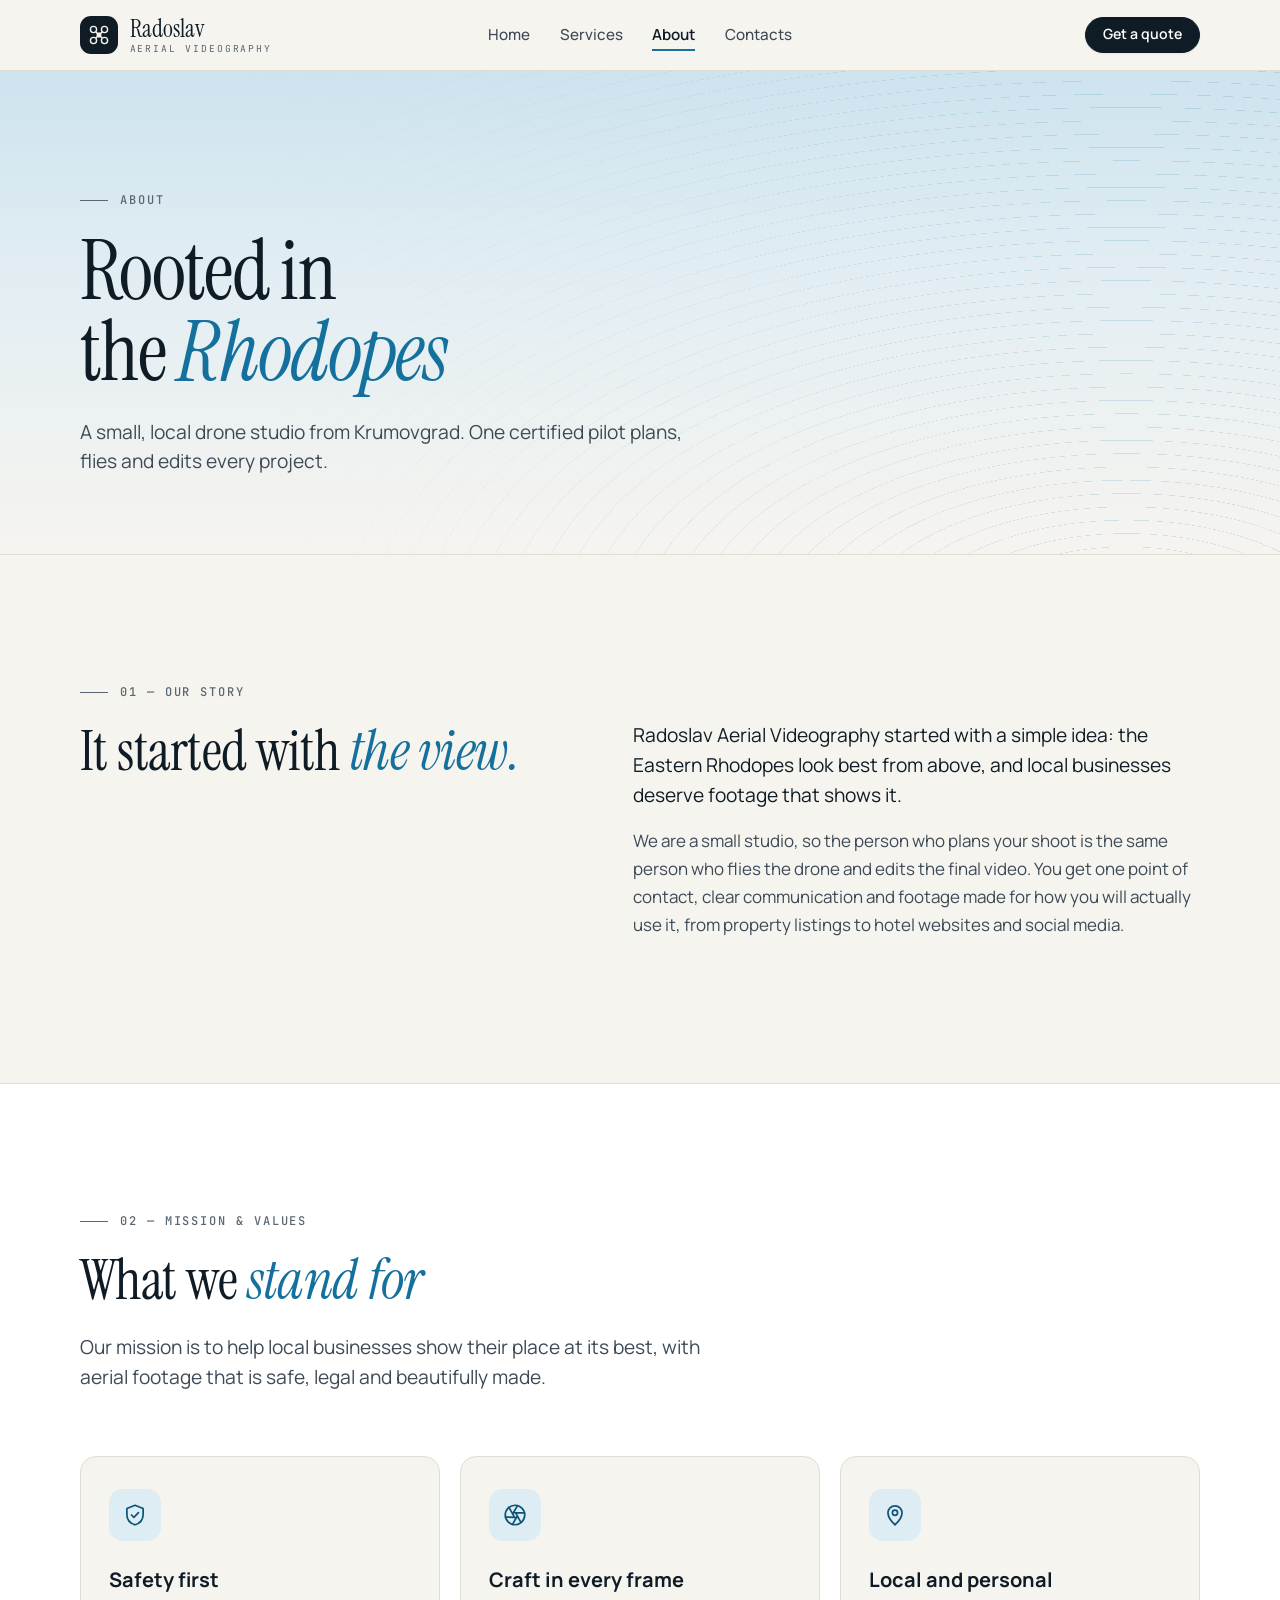
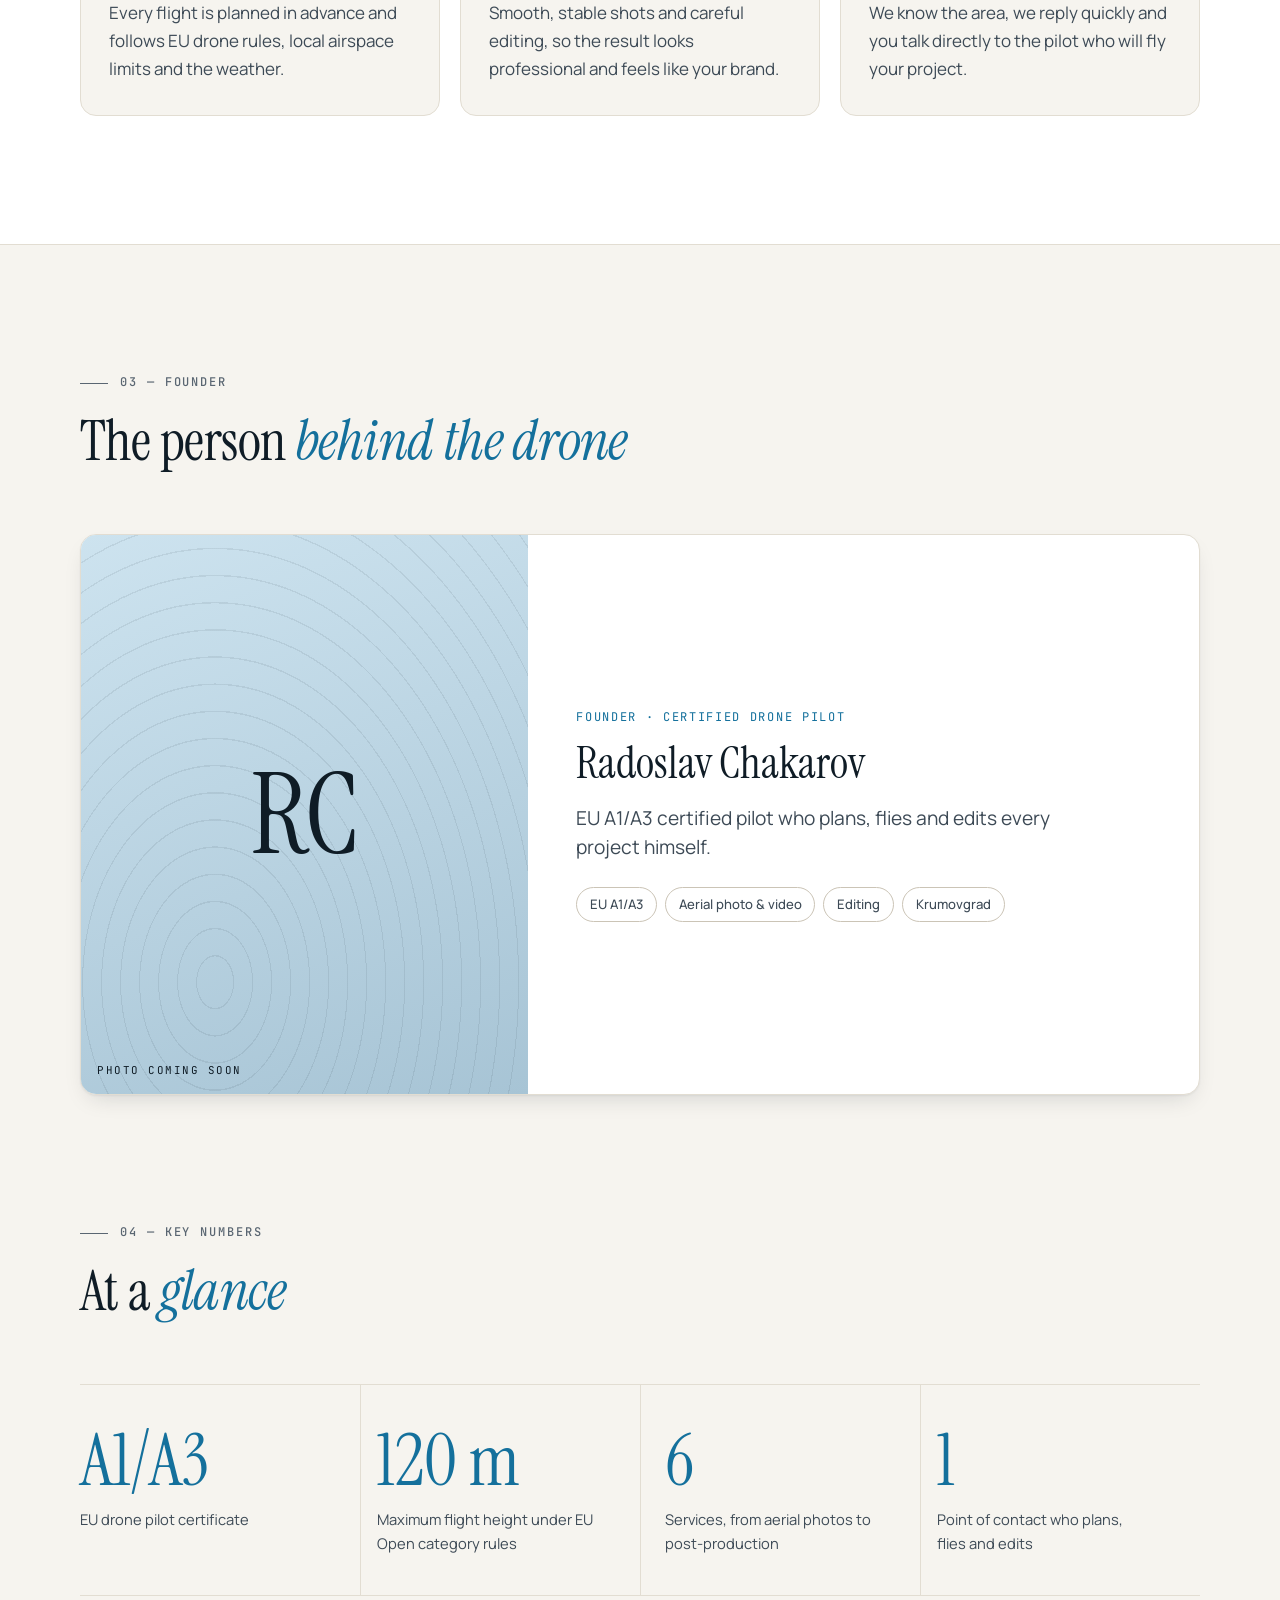
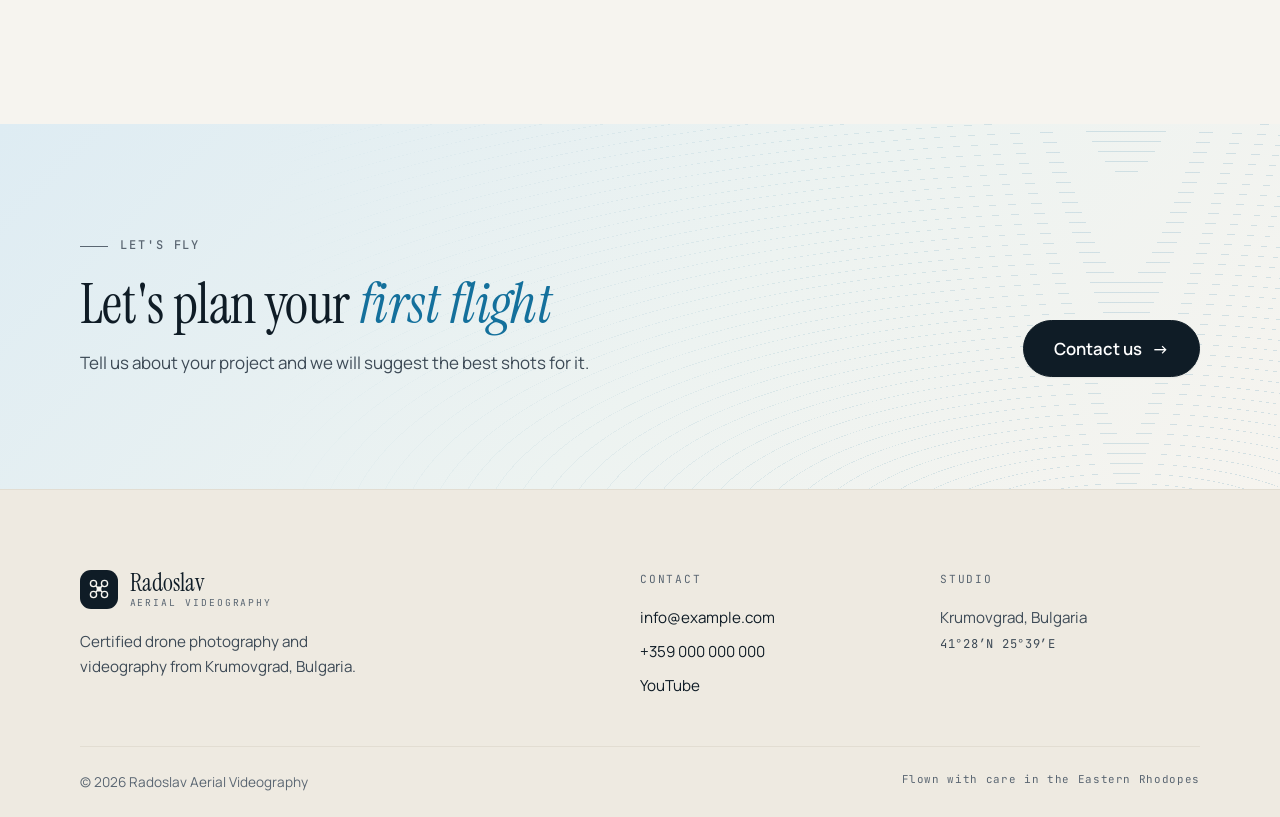
==== company-website/about.html @ 4ab3ba8d "changes to commit" ====
<!DOCTYPE html>
<html lang="en">
<head>
  <meta charset="UTF-8">
  <meta name="viewport" content="width=device-width, initial-scale=1.0">
  <meta name="description" content="About Radoslav Aerial Videography: a local drone studio in Krumovgrad with an EU A1/A3 certified pilot.">
  <meta name="theme-color" content="#f6f4ef">
  <title>About | Radoslav Aerial Videography</title>
  <link rel="icon" href="data:image/svg+xml,%3Csvg xmlns='http://www.w3.org/2000/svg' viewBox='0 0 32 32'%3E%3Crect width='32' height='32' rx='8' fill='%230f1c26'/%3E%3Cg fill='none' stroke='%23f6f4ef' stroke-width='2'%3E%3Ccircle cx='9' cy='9' r='4'/%3E%3Ccircle cx='23' cy='9' r='4'/%3E%3Ccircle cx='9' cy='23' r='4'/%3E%3Ccircle cx='23' cy='23' r='4'/%3E%3Cpath d='M12 12l8 8M20 12l-8 8'/%3E%3C/g%3E%3Crect x='13' y='13' width='6' height='6' rx='1.5' fill='%23f6f4ef'/%3E%3C/svg%3E">
  <link rel="preconnect" href="https://fonts.googleapis.com">
  <link rel="preconnect" href="https://fonts.gstatic.com" crossorigin>
  <link rel="stylesheet" href="https://fonts.googleapis.com/css2?family=Instrument+Serif:ital@0;1&family=JetBrains+Mono:wght@400;500&family=Manrope:wght@400;500;600;700&display=swap">
  <link rel="stylesheet" href="styles.css">
</head>
<body>
  <header class="site-header">
    <div class="container header-inner">
      <div class="brand">
        <span class="logo" aria-hidden="true">
          <svg viewBox="0 0 32 32" width="22" height="22" focusable="false"><g fill="none" stroke="currentColor" stroke-width="2"><circle cx="8" cy="8" r="4.5"/><circle cx="24" cy="8" r="4.5"/><circle cx="8" cy="24" r="4.5"/><circle cx="24" cy="24" r="4.5"/><path d="M11.5 11.5l9 9M20.5 11.5l-9 9"/></g><rect x="12.5" y="12.5" width="7" height="7" rx="2" fill="currentColor"/></svg>
        </span>
        <span class="brand-text">
          <span class="brand-name">Radoslav</span>
          <span class="brand-sub">Aerial Videography</span>
        </span>
      </div>
      <nav class="main-nav" aria-label="Main navigation">
        <ul>
          <li><a href="index.html">Home</a></li>
          <li><a href="services.html">Services</a></li>
          <li><a href="about.html" class="active" aria-current="page">About</a></li>
          <li><a href="contacts.html">Contacts</a></li>
        </ul>
      </nav>
      <a href="contacts.html" class="btn btn-small header-cta">Get a quote</a>
    </div>
  </header>

  <main>
    <section class="page-hero" aria-labelledby="page-title">
      <div class="container">
        <p class="eyebrow">About</p>
        <h1 id="page-title">Rooted in the <em>Rhodopes</em></h1>
        <p class="lede">A small, local drone studio from Krumovgrad. One certified pilot plans, flies and edits every project.</p>
      </div>
    </section>

    <section class="section" aria-labelledby="story-title">
      <div class="container intro-grid">
        <div class="reveal">
          <p class="section-label">01 — Our story</p>
          <h2 id="story-title" class="display">It started with <em>the view.</em></h2>
        </div>
        <div class="intro-body reveal">
          <p class="lede">Radoslav Aerial Videography started with a simple idea: the Eastern Rhodopes look best from above, and local businesses deserve footage that shows it.</p>
          <p>We are a small studio, so the person who plans your shoot is the same person who flies the drone and edits the final video. You get one point of contact, clear communication and footage made for how you will actually use it, from property listings to hotel websites and social media.</p>
        </div>
      </div>
    </section>

    <section class="values section" aria-labelledby="values-title">
      <div class="container">
        <div class="section-head reveal">
          <p class="section-label">02 — Mission &amp; values</p>
          <h2 id="values-title" class="display">What we <em>stand for</em></h2>
          <p class="lede values-mission">Our mission is to help local businesses show their place at its best, with aerial footage that is safe, legal and beautifully made.</p>
        </div>
        <ul class="value-grid">
          <li class="value reveal">
            <span class="value-icon" aria-hidden="true">
              <svg viewBox="0 0 24 24" focusable="false"><path d="M12 3 4.5 6v5.5c0 4.6 3.1 8.2 7.5 9.5 4.4-1.3 7.5-4.9 7.5-9.5V6L12 3Z"/><path d="m8.8 12 2.2 2.2 4.2-4.4"/></svg>
            </span>
            <h3>Safety first</h3>
            <p>Every flight is planned in advance and follows EU drone rules, local airspace limits and the weather.</p>
          </li>
          <li class="value reveal">
            <span class="value-icon" aria-hidden="true">
              <svg viewBox="0 0 24 24" focusable="false"><circle cx="12" cy="12" r="9"/><path d="M14.3 3.3 10 10.8M20.7 10 12 10M17.2 18.3 13 10.8M9.7 20.7 14 13.2M3.3 14l8.7.1M6.8 5.7l4.2 7.4"/></svg>
            </span>
            <h3>Craft in every frame</h3>
            <p>Smooth, stable shots and careful editing, so the result looks professional and feels like your brand.</p>
          </li>
          <li class="value reveal">
            <span class="value-icon" aria-hidden="true">
              <svg viewBox="0 0 24 24" focusable="false"><path d="M12 21s-6.5-5.6-6.5-11a6.5 6.5 0 0 1 13 0c0 5.4-6.5 11-6.5 11Z"/><circle cx="12" cy="10" r="2.4"/></svg>
            </span>
            <h3>Local and personal</h3>
            <p>We know the area, we reply quickly and you talk directly to the pilot who will fly your project.</p>
          </li>
        </ul>
      </div>
    </section>

    <section class="section" aria-labelledby="team-title">
      <div class="container">
        <div class="section-head reveal">
          <p class="section-label">03 — Founder</p>
          <h2 id="team-title" class="display">The person <em>behind the drone</em></h2>
        </div>
        <article class="person-card reveal">
          <div class="person-photo" role="img" aria-label="Photo placeholder for Radoslav Chakarov">
            <span class="person-initials" aria-hidden="true">RC</span>
            <span class="person-photo-note" aria-hidden="true">Photo coming soon</span>
          </div>
          <div class="person-body">
            <p class="person-role">Founder · Certified drone pilot</p>
            <h3 class="person-name">Radoslav Chakarov</h3>
            <p class="person-bio">EU A1/A3 certified pilot who plans, flies and edits every project himself.</p>
            <ul class="person-tags">
              <li>EU A1/A3</li>
              <li>Aerial photo &amp; video</li>
              <li>Editing</li>
              <li>Krumovgrad</li>
            </ul>
          </div>
        </article>
      </div>
    </section>

    <section class="stats-section section" aria-labelledby="stats-title">
      <div class="container">
        <div class="section-head reveal">
          <p class="section-label">04 — Key numbers</p>
          <h2 id="stats-title" class="display">At a <em>glance</em></h2>
        </div>
        <ul class="stats">
          <li class="stat reveal">
            <span class="stat-value">A1/A3</span>
            <span class="stat-label">EU drone pilot certificate</span>
          </li>
          <li class="stat reveal">
            <span class="stat-value">120 m</span>
            <span class="stat-label">Maximum flight height under EU Open category rules</span>
          </li>
          <li class="stat reveal">
            <span class="stat-value">6</span>
            <span class="stat-label">Services, from aerial photos to post-production</span>
          </li>
          <li class="stat reveal">
            <span class="stat-value">1</span>
            <span class="stat-label">Point of contact who plans, flies and edits</span>
          </li>
        </ul>
      </div>
    </section>

    <section class="cta-band" aria-labelledby="cta-title">
      <div class="container cta-inner reveal">
        <div>
          <p class="section-label">Let's fly</p>
          <h2 id="cta-title" class="display">Let's plan your <em>first flight</em></h2>
          <p class="cta-text">Tell us about your project and we will suggest the best shots for it.</p>
        </div>
        <a href="contacts.html" class="btn btn-lg">Contact us <span class="arrow" aria-hidden="true">→</span></a>
      </div>
    </section>
  </main>

  <footer class="site-footer">
    <div class="container">
      <div class="footer-grid">
        <div class="footer-brand">
          <div class="brand">
            <span class="logo" aria-hidden="true">
              <svg viewBox="0 0 32 32" width="22" height="22" focusable="false"><g fill="none" stroke="currentColor" stroke-width="2"><circle cx="8" cy="8" r="4.5"/><circle cx="24" cy="8" r="4.5"/><circle cx="8" cy="24" r="4.5"/><circle cx="24" cy="24" r="4.5"/><path d="M11.5 11.5l9 9M20.5 11.5l-9 9"/></g><rect x="12.5" y="12.5" width="7" height="7" rx="2" fill="currentColor"/></svg>
            </span>
            <span class="brand-text">
              <span class="brand-name">Radoslav</span>
              <span class="brand-sub">Aerial Videography</span>
            </span>
          </div>
          <p>Certified drone photography and videography from Krumovgrad, Bulgaria.</p>
        </div>
        <div>
          <p class="footer-title">Contact</p>
          <ul class="footer-links">
            <li><a href="mailto:info@example.com">info@example.com</a></li>
            <li><a href="tel:+359000000000">+359 000 000 000</a></li>
            <li><a href="https://www.youtube.com/" target="_blank" rel="noopener">YouTube</a></li>
          </ul>
        </div>
        <div>
          <p class="footer-title">Studio</p>
          <p>Krumovgrad, Bulgaria<br><span class="mono">41°28′N 25°39′E</span></p>
        </div>
      </div>
      <div class="footer-bottom">
        <p>&copy; 2026 Radoslav Aerial Videography</p>
        <p class="mono">Flown with care in the Eastern Rhodopes</p>
      </div>
    </div>
  </footer>
</body>
</html>
---- company-website/styles.css ----
/* ==========================================================
   Radoslav Aerial Videography — shared stylesheet
   The only stylesheet for the whole site.
   Light, editorial design with an aerial "viewfinder" theme.
   ========================================================== */

/* ---------- Design tokens ---------- */
:root {
  /* Colors */
  --paper: #f6f4ef;          /* page background */
  --paper-2: #eeeae1;        /* footer, subtle panels */
  --surface: #ffffff;        /* cards */
  --ink: #0f1c26;            /* headings, primary text */
  --ink-2: #3d4a56;          /* body text */
  --ink-3: #5a6672;          /* labels, captions */
  --line: #e2ddd2;
  --line-strong: #cbc4b6;
  --accent: #14709c;         /* sky blue */
  --accent-strong: #0c5578;
  --accent-soft: #deecf3;
  --sky-top: #cde3ef;
  --sky-mid: #e3eef3;
  --ridge-1: #c9dde8;
  --ridge-2: #a7c4d5;
  --ridge-3: #7fa3b9;
  --rec: #d43d3d;

  /* Typography */
  --font-display: "Instrument Serif", "Times New Roman", Georgia, serif;
  --font-sans: "Manrope", system-ui, -apple-system, "Segoe UI", Roboto, Arial, sans-serif;
  --font-mono: "JetBrains Mono", ui-monospace, "SFMono-Regular", Consolas, monospace;
  --fs-hero: clamp(2.75rem, 7.2vw, 5.75rem);
  --fs-display: clamp(2.1rem, 4.6vw, 3.5rem);
  --fs-lede: clamp(1.1rem, 1.5vw, 1.3rem);

  /* Spacing & layout */
  --gutter: clamp(1rem, 4vw, 2.5rem);
  --section: clamp(4.5rem, 10vw, 8rem);
  --max-width: 1200px;
  --radius: 16px;

  /* Effects */
  --shadow-sm: 0 1px 2px rgba(15, 28, 38, 0.06);
  --shadow-md: 0 1px 2px rgba(15, 28, 38, 0.05), 0 10px 24px -10px rgba(15, 28, 38, 0.18);
  --shadow-lg: 0 2px 4px rgba(15, 28, 38, 0.04), 0 28px 50px -20px rgba(15, 28, 38, 0.25);
  --ease: cubic-bezier(0.2, 0.7, 0.2, 1);
}

/* ---------- Base ---------- */
*,
*::before,
*::after {
  box-sizing: border-box;
}

html {
  -webkit-text-size-adjust: 100%;
}

body {
  margin: 0;
  font-family: var(--font-sans);
  font-size: 1.0625rem;
  line-height: 1.65;
  color: var(--ink-2);
  background: var(--paper);
  -webkit-font-smoothing: antialiased;
  text-rendering: optimizeLegibility;
}

h1,
h2,
h3 {
  color: var(--ink);
  line-height: 1.1;
  margin: 0;
  text-wrap: balance;
}

p {
  margin: 0 0 1rem;
}

a {
  color: var(--accent);
}

em {
  font-style: italic;
}

::selection {
  background: var(--accent-soft);
  color: var(--ink);
}

:focus-visible {
  outline: 2px solid var(--accent);
  outline-offset: 3px;
  border-radius: 4px;
}

.container {
  width: 100%;
  max-width: var(--max-width);
  margin: 0 auto;
  padding: 0 var(--gutter);
}

.visually-hidden {
  position: absolute;
  width: 1px;
  height: 1px;
  padding: 0;
  margin: -1px;
  overflow: hidden;
  clip: rect(0 0 0 0);
  white-space: nowrap;
  border: 0;
}

.mono {
  font-family: var(--font-mono);
  font-size: 0.8em;
  letter-spacing: 0.06em;
}

/* ---------- Shared type styles ---------- */
.eyebrow,
.section-label {
  display: flex;
  align-items: center;
  gap: 0.75rem;
  margin: 0 0 1.25rem;
  font-family: var(--font-mono);
  font-size: 0.75rem;
  font-weight: 500;
  letter-spacing: 0.16em;
  text-transform: uppercase;
  color: var(--ink-3);
}

.eyebrow::before,
.section-label::before {
  content: "";
  width: 28px;
  height: 1px;
  background: currentColor;
}

.display {
  font-family: var(--font-display);
  font-weight: 400;
  font-size: var(--fs-display);
  line-height: 1.02;
  letter-spacing: -0.01em;
}

.display em,
.hero h1 em,
.page-hero h1 em {
  color: var(--accent);
}

.lede {
  font-size: var(--fs-lede);
  line-height: 1.55;
  color: var(--ink);
}

.section {
  padding: var(--section) 0;
}

/* ---------- Header ---------- */
.site-header {
  position: sticky;
  top: 0;
  z-index: 100;
  background: rgba(246, 244, 239, 0.85);
  border-bottom: 1px solid var(--line);
  -webkit-backdrop-filter: saturate(1.4) blur(14px);
  backdrop-filter: saturate(1.4) blur(14px);
}

.header-inner {
  display: grid;
  grid-template-columns: 1fr auto;
  align-items: center;
  gap: 0.5rem 1rem;
  padding-top: 0.75rem;
  padding-bottom: 0.5rem;
}

.brand {
  display: inline-flex;
  align-items: center;
  gap: 0.7rem;
  color: var(--ink);
  text-decoration: none;
}

.logo {
  display: grid;
  place-items: center;
  flex-shrink: 0;
  width: 2.4rem;
  height: 2.4rem;
  border-radius: 11px;
  background: var(--ink);
  color: var(--paper);
}

.brand-text {
  display: flex;
  flex-direction: column;
  line-height: 1;
}

.brand-name {
  font-family: var(--font-display);
  font-size: 1.5rem;
  color: var(--ink);
}

.brand-sub {
  margin-top: 0.2rem;
  font-family: var(--font-mono);
  font-size: 0.6rem;
  letter-spacing: 0.2em;
  text-transform: uppercase;
  color: var(--ink-3);
}

.header-cta {
  grid-column: 2;
  grid-row: 1;
}

/* ---------- Navigation ---------- */
.main-nav {
  grid-column: 1 / -1;
  grid-row: 2;
  margin: 0 calc(var(--gutter) * -1);
  padding: 0 var(--gutter);
  overflow-x: auto;
  scrollbar-width: none;
}

.main-nav::-webkit-scrollbar {
  display: none;
}

.main-nav ul {
  list-style: none;
  margin: 0;
  padding: 0;
  display: flex;
  gap: 0.25rem;
}

.main-nav a {
  position: relative;
  display: block;
  padding: 0.5rem 0.8rem;
  font-size: 0.95rem;
  font-weight: 500;
  color: var(--ink-2);
  text-decoration: none;
  white-space: nowrap;
  transition: color 0.2s ease;
}

.main-nav a::after {
  content: "";
  position: absolute;
  left: 0.8rem;
  right: 0.8rem;
  bottom: 0.3rem;
  height: 1.5px;
  background: var(--accent);
  transform: scaleX(0);
  transform-origin: left;
  transition: transform 0.35s var(--ease);
}

.main-nav li:first-child a {
  margin-left: -0.8rem;
}

.main-nav a:hover {
  color: var(--ink);
}

.main-nav a:hover::after,
.main-nav a.active::after {
  transform: scaleX(1);
}

.main-nav a.active {
  color: var(--ink);
  font-weight: 600;
}

@media (min-width: 900px) {
  .header-inner {
    grid-template-columns: 1fr auto 1fr;
    padding-top: 0.9rem;
    padding-bottom: 0.9rem;
  }

  .main-nav {
    grid-column: 2;
    grid-row: 1;
    margin: 0;
    padding: 0;
  }

  .main-nav li:first-child a {
    margin-left: 0;
  }

  .header-cta {
    grid-column: 3;
    justify-self: end;
  }
}

/* ---------- Buttons & links ---------- */
.btn {
  display: inline-flex;
  align-items: center;
  gap: 0.6rem;
  padding: 0.9rem 1.5rem;
  border: 1px solid var(--ink);
  border-radius: 999px;
  background: var(--ink);
  color: #ffffff;
  font-family: var(--font-sans);
  font-size: 0.98rem;
  font-weight: 600;
  line-height: 1.2;
  text-decoration: none;
  box-shadow: var(--shadow-sm);
  transition: background 0.25s ease, border-color 0.25s ease, color 0.25s ease,
              transform 0.25s var(--ease), box-shadow 0.25s ease;
}

.btn:hover {
  background: var(--accent-strong);
  border-color: var(--accent-strong);
  transform: translateY(-2px);
  box-shadow: var(--shadow-md);
}

.btn-ghost {
  background: transparent;
  color: var(--ink);
  border-color: var(--line-strong);
  box-shadow: none;
}

.btn-ghost:hover {
  background: var(--surface);
  border-color: var(--ink);
  color: var(--ink);
}

.btn-small {
  padding: 0.55rem 1.05rem;
  font-size: 0.88rem;
}

.btn-lg {
  padding: 1.1rem 1.9rem;
  font-size: 1.05rem;
}

.arrow {
  display: inline-block;
  transition: transform 0.3s var(--ease);
}

.btn:hover .arrow,
.link-arrow:hover .arrow,
.card-link:hover .arrow {
  transform: translateX(4px);
}

.link-arrow {
  display: inline-flex;
  align-items: center;
  gap: 0.5rem;
  margin-top: 0.75rem;
  padding-bottom: 0.3rem;
  border-bottom: 1px solid var(--line-strong);
  color: var(--ink);
  font-weight: 600;
  text-decoration: none;
  transition: color 0.2s ease, border-color 0.2s ease;
}

.link-arrow:hover {
  color: var(--accent);
  border-color: var(--accent);
}

/* ---------- Hero ---------- */
.hero {
  position: relative;
  isolation: isolate;
  overflow: hidden;
  min-height: clamp(600px, calc(100vh - 70px), 900px);
  padding: clamp(3.5rem, 9vh, 6.5rem) 0 clamp(10rem, 24vh, 15rem);
  background: linear-gradient(180deg, var(--sky-top) 0%, var(--sky-mid) 48%, var(--paper) 100%);
}

.hero-sky {
  position: absolute;
  inset: 0;
  z-index: -1;
  pointer-events: none;
}

.sun {
  position: absolute;
  top: -20%;
  right: -10%;
  width: min(70vw, 700px);
  aspect-ratio: 1;
  border-radius: 50%;
  background: radial-gradient(circle, rgba(255, 248, 230, 0.95) 0%, rgba(255, 248, 230, 0.5) 35%, rgba(255, 248, 230, 0) 70%);
}

.ridges {
  position: absolute;
  left: 0;
  right: 0;
  bottom: 0;
  width: 100%;
  height: clamp(200px, 42vh, 420px);
}

.ridge-1 { fill: var(--ridge-1); }
.ridge-2 { fill: var(--ridge-2); }
.ridge-3 { fill: var(--ridge-3); }
.ridge-4 { fill: var(--paper); }

.drone {
  position: absolute;
  top: 22%;
  right: 13%;
  width: clamp(64px, 7vw, 100px);
  color: var(--ink);
}

.drone-light {
  fill: var(--rec);
}

.hero-content {
  position: relative;
  z-index: 1;
}

.hero h1 {
  max-width: 15ch;
  font-family: var(--font-display);
  font-weight: 400;
  font-size: var(--fs-hero);
  line-height: 0.98;
  letter-spacing: -0.02em;
}

.tagline {
  max-width: 46ch;
  margin-top: 1.5rem;
  font-size: var(--fs-lede);
  line-height: 1.55;
  color: var(--ink-2);
}

.hero-actions {
  display: flex;
  flex-wrap: wrap;
  gap: 0.75rem;
  margin-top: 2.25rem;
}

/* Camera viewfinder overlay */
.viewfinder {
  --c: rgba(15, 28, 38, 0.4);
  --len: clamp(18px, 3vw, 34px);
  position: absolute;
  inset: clamp(0.75rem, 2.5vw, 1.75rem);
  z-index: 0;
  pointer-events: none;
  background:
    linear-gradient(var(--c), var(--c)) top left / var(--len) 1.5px no-repeat,
    linear-gradient(var(--c), var(--c)) top left / 1.5px var(--len) no-repeat,
    linear-gradient(var(--c), var(--c)) top right / var(--len) 1.5px no-repeat,
    linear-gradient(var(--c), var(--c)) top right / 1.5px var(--len) no-repeat,
    linear-gradient(var(--c), var(--c)) bottom left / var(--len) 1.5px no-repeat,
    linear-gradient(var(--c), var(--c)) bottom left / 1.5px var(--len) no-repeat,
    linear-gradient(var(--c), var(--c)) bottom right / var(--len) 1.5px no-repeat,
    linear-gradient(var(--c), var(--c)) bottom right / 1.5px var(--len) no-repeat;
}

.hud {
  position: absolute;
  display: inline-flex;
  align-items: center;
  gap: 0.5rem;
  font-family: var(--font-mono);
  font-size: 0.68rem;
  font-weight: 500;
  letter-spacing: 0.14em;
  text-transform: uppercase;
  color: var(--ink-2);
}

.hud-tl { top: 0.9rem; left: 1.2rem; }
.hud-tr { top: 0.9rem; right: 1.2rem; }
.hud-bl { bottom: 0.9rem; left: 1.2rem; }
.hud-br { bottom: 0.9rem; right: 1.2rem; }

.rec-dot {
  width: 8px;
  height: 8px;
  border-radius: 50%;
  background: var(--rec);
}

.crosshair {
  position: absolute;
  top: 44%;
  left: 74%;
  width: 34px;
  height: 34px;
  transform: translate(-50%, -50%);
  opacity: 0.45;
  background:
    linear-gradient(var(--c), var(--c)) center / 100% 1px no-repeat,
    linear-gradient(var(--c), var(--c)) center / 1px 100% no-repeat;
}

@media (max-width: 720px) {
  .drone,
  .crosshair,
  .hud-br {
    display: none;
  }
}

/* ---------- Trust strip ---------- */
.trust {
  border-bottom: 1px solid var(--line);
}

.trust-list {
  list-style: none;
  margin: 0;
  padding: 0;
  display: grid;
  grid-template-columns: repeat(2, 1fr);
}

.trust-list li {
  display: flex;
  flex-direction: column;
  gap: 0.3rem;
  padding: 1.5rem 0 1.5rem 1rem;
}

/* Mobile: 2 x 2 grid with dividers */
@media (max-width: 859px) {
  .trust-list li:nth-child(odd) {
    padding-left: 0;
    padding-right: 1rem;
    border-right: 1px solid var(--line);
  }

  .trust-list li:nth-child(-n + 2) {
    border-bottom: 1px solid var(--line);
  }
}

.trust-k {
  font-family: var(--font-display);
  font-size: clamp(1.35rem, 2.4vw, 1.75rem);
  line-height: 1.1;
  color: var(--ink);
}

.trust-v {
  font-size: 0.88rem;
  color: var(--ink-3);
}

@media (min-width: 860px) {
  .trust-list {
    grid-template-columns: repeat(4, 1fr);
  }

  .trust-list li {
    padding: 2rem 1.75rem;
  }

  .trust-list li:first-child {
    padding-left: 0;
  }

  .trust-list li + li {
    border-left: 1px solid var(--line);
  }
}

/* ---------- Intro ---------- */
.intro-grid {
  display: grid;
  gap: 2rem;
}

.intro-body p:not(.lede) {
  color: var(--ink-2);
}

@media (min-width: 900px) {
  .intro-grid {
    grid-template-columns: 5fr 6fr;
    gap: 5rem;
    align-items: start;
  }

  .intro-body {
    padding-top: 2.4rem;
  }
}

/* ---------- Process ---------- */
.process {
  background: var(--surface);
  border-top: 1px solid var(--line);
  border-bottom: 1px solid var(--line);
}

.section-head {
  max-width: 40rem;
  margin-bottom: clamp(2.5rem, 5vw, 4rem);
}

.steps {
  list-style: none;
  margin: 0;
  padding: 0;
  display: grid;
  gap: 1rem;
}

.step {
  padding: 2rem 1.75rem;
  background: var(--paper);
  border: 1px solid var(--line);
  border-radius: var(--radius);
  transition: transform 0.35s var(--ease), box-shadow 0.35s ease;
}

.step:hover {
  transform: translateY(-4px);
  box-shadow: var(--shadow-md);
}

.step-num {
  display: block;
  margin-bottom: 2rem;
  font-family: var(--font-display);
  font-style: italic;
  font-size: 3.5rem;
  line-height: 1;
  color: var(--accent);
}

.step h3 {
  margin-bottom: 0.5rem;
  font-size: 1.25rem;
  font-weight: 700;
}

.step p {
  margin: 0;
  color: var(--ink-2);
}

@media (min-width: 760px) {
  .steps {
    grid-template-columns: repeat(3, 1fr);
    gap: 1.25rem;
  }
}

/* ---------- Call-to-action band ---------- */
.cta-band {
  position: relative;
  overflow: hidden;
  padding: clamp(4rem, 9vw, 7rem) 0;
  background: linear-gradient(135deg, var(--accent-soft) 0%, #edf3f1 55%, var(--paper) 100%);
}

/* Topographic contour lines */
.cta-band::before,
.page-hero::before {
  content: "";
  position: absolute;
  inset: 0;
  pointer-events: none;
  background: repeating-radial-gradient(ellipse at 88% 115%, transparent 0 26px, rgba(20, 112, 156, 0.15) 26px 27px);
  -webkit-mask-image: linear-gradient(to left, #000 15%, transparent 80%);
  mask-image: linear-gradient(to left, #000 15%, transparent 80%);
}

.cta-inner {
  position: relative;
  display: flex;
  flex-direction: column;
  align-items: flex-start;
  gap: 2rem;
}

.cta-text {
  margin: 1rem 0 0;
  color: var(--ink-2);
}

@media (min-width: 860px) {
  .cta-inner {
    flex-direction: row;
    align-items: flex-end;
    justify-content: space-between;
  }
}

/* ---------- Page hero (inner pages) ---------- */
.page-hero {
  position: relative;
  overflow: hidden;
  padding: clamp(4rem, 10vw, 7.5rem) 0 clamp(3rem, 6vw, 5rem);
  background: linear-gradient(180deg, var(--sky-top) 0%, var(--sky-mid) 45%, var(--paper) 100%);
  border-bottom: 1px solid var(--line);
}

.page-hero .container {
  position: relative;
}

.page-hero h1 {
  max-width: 14ch;
  font-family: var(--font-display);
  font-weight: 400;
  font-size: clamp(2.75rem, 6.5vw, 5.25rem);
  line-height: 0.98;
  letter-spacing: -0.02em;
}

.page-hero .lede {
  max-width: 52ch;
  margin: 1.5rem 0 0;
  color: var(--ink-2);
}

/* ---------- Service cards ---------- */
.services {
  padding: clamp(3rem, 7vw, 6rem) 0 var(--section);
}

.card-grid {
  list-style: none;
  margin: 0;
  padding: 0;
  display: grid;
  grid-template-columns: 1fr;               /* mobile: 1 column */
  gap: 1.25rem;
}

@media (min-width: 640px) {
  .card-grid { grid-template-columns: repeat(2, 1fr); }
}

@media (min-width: 980px) {
  .card-grid { grid-template-columns: repeat(3, 1fr); }
}

.card {
  position: relative;
  display: flex;
  flex-direction: column;
  padding: 1.75rem;
  background: var(--surface);
  border: 1px solid var(--line);
  border-radius: var(--radius);
  box-shadow: var(--shadow-sm);
  transition: transform 0.4s var(--ease), box-shadow 0.4s ease, border-color 0.4s ease;
}

.card::before {
  content: "";
  position: absolute;
  top: -1px;
  left: -1px;
  right: -1px;
  height: 3px;
  border-radius: var(--radius) var(--radius) 0 0;
  background: linear-gradient(90deg, var(--accent), #7cc3e3);
  transform: scaleX(0);
  transform-origin: left;
  transition: transform 0.5s var(--ease);
}

.card:hover {
  transform: translateY(-5px);
  border-color: transparent;
  box-shadow: var(--shadow-lg);
}

.card:hover::before {
  transform: scaleX(1);
}

.card-top {
  display: flex;
  justify-content: space-between;
  align-items: flex-start;
  margin-bottom: 2.25rem;
}

.card-icon {
  display: grid;
  place-items: center;
  width: 3.25rem;
  height: 3.25rem;
  border-radius: 14px;
  background: var(--accent-soft);
  color: var(--accent-strong);
  transition: background 0.3s ease, color 0.3s ease;
}

.card:hover .card-icon {
  background: var(--ink);
  color: #ffffff;
}

.card-num {
  font-family: var(--font-mono);
  font-size: 0.75rem;
  letter-spacing: 0.14em;
  color: var(--ink-3);
}

.card-title {
  margin-bottom: 0.7rem;
  font-family: var(--font-display);
  font-weight: 400;
  font-size: 1.8rem;
  line-height: 1.08;
}

.card p {
  flex: 1;
  margin: 0 0 1.5rem;
  color: var(--ink-2);
}

.card-link {
  display: inline-flex;
  align-items: center;
  gap: 0.4rem;
  margin-top: auto;
  color: var(--ink);
  font-size: 0.92rem;
  font-weight: 600;
  text-decoration: none;
  transition: color 0.2s ease;
}

.card-link:hover {
  color: var(--accent);
}

/* ---------- About: values ---------- */
.values {
  background: var(--surface);
  border-top: 1px solid var(--line);
  border-bottom: 1px solid var(--line);
}

.values-mission {
  margin: 1.5rem 0 0;
  color: var(--ink-2);
}

.value-grid {
  list-style: none;
  margin: 0;
  padding: 0;
  display: grid;
  gap: 1rem;
}

@media (min-width: 760px) {
  .value-grid {
    grid-template-columns: repeat(3, 1fr);   /* 3 in a row */
    gap: 1.25rem;
  }
}

.value {
  padding: 2rem 1.75rem;
  background: var(--paper);
  border: 1px solid var(--line);
  border-radius: var(--radius);
  transition: transform 0.35s var(--ease), box-shadow 0.35s ease;
}

.value:hover {
  transform: translateY(-4px);
  box-shadow: var(--shadow-md);
}

.value-icon {
  display: grid;
  place-items: center;
  width: 3.25rem;
  height: 3.25rem;
  margin-bottom: 1.75rem;
  border-radius: 14px;
  background: var(--accent-soft);
  color: var(--accent-strong);
}

.value-icon svg,
.card-icon svg {
  width: 26px;
  height: 26px;
  fill: none;
  stroke: currentColor;
  stroke-width: 1.6;
  stroke-linecap: round;
  stroke-linejoin: round;
}

.value h3 {
  margin-bottom: 0.5rem;
  font-size: 1.25rem;
  font-weight: 700;
}

.value p {
  margin: 0;
  color: var(--ink-2);
}

/* ---------- About: founder card ---------- */
.person-card {
  display: grid;
  overflow: hidden;
  background: var(--surface);
  border: 1px solid var(--line);
  border-radius: var(--radius);
  box-shadow: var(--shadow-md);
}

.person-photo {
  position: relative;
  display: grid;
  place-items: center;
  aspect-ratio: 4 / 3;
  overflow: hidden;
  background: linear-gradient(160deg, var(--sky-top) 0%, var(--ridge-2) 100%);
}

/* Contour lines on the photo placeholder */
.person-photo::before {
  content: "";
  position: absolute;
  inset: 0;
  background: repeating-radial-gradient(ellipse at 30% 80%, transparent 0 18px, rgba(15, 28, 38, 0.08) 18px 19px);
}

.person-initials {
  position: relative;
  font-family: var(--font-display);
  font-size: clamp(4.5rem, 10vw, 7rem);
  line-height: 1;
  color: var(--ink);
}

.person-photo-note {
  position: absolute;
  left: 1rem;
  bottom: 0.9rem;
  font-family: var(--font-mono);
  font-size: 0.68rem;
  letter-spacing: 0.14em;
  text-transform: uppercase;
  color: var(--ink);
}

.person-body {
  padding: clamp(1.75rem, 4vw, 3rem);
  align-self: center;
}

.person-role {
  margin-bottom: 0.75rem;
  font-family: var(--font-mono);
  font-size: 0.75rem;
  letter-spacing: 0.14em;
  text-transform: uppercase;
  color: var(--accent);
}

.person-name {
  margin-bottom: 1rem;
  font-family: var(--font-display);
  font-weight: 400;
  font-size: clamp(2rem, 4vw, 2.75rem);
}

.person-bio {
  max-width: 44ch;
  font-size: var(--fs-lede);
  line-height: 1.55;
  color: var(--ink-2);
}

.person-tags {
  list-style: none;
  margin: 1.5rem 0 0;
  padding: 0;
  display: flex;
  flex-wrap: wrap;
  gap: 0.5rem;
}

.person-tags li {
  padding: 0.35rem 0.8rem;
  border: 1px solid var(--line-strong);
  border-radius: 999px;
  font-size: 0.82rem;
  font-weight: 500;
  color: var(--ink-2);
}

@media (min-width: 760px) {
  .person-card {
    grid-template-columns: minmax(260px, 2fr) 3fr;
  }

  .person-photo {
    aspect-ratio: 4 / 5;
  }
}

/* ---------- About: key numbers ---------- */
.stats-section {
  padding-top: 0;
}

.stats {
  list-style: none;
  margin: 0;
  padding: 0;
  display: grid;
  grid-template-columns: repeat(2, 1fr);
  border-top: 1px solid var(--line);
}

.stat {
  display: flex;
  flex-direction: column;
  gap: 0.6rem;
  padding: 2rem 1rem 2rem 0;
  border-bottom: 1px solid var(--line);
}

.stat:nth-child(even) {
  padding-left: 1rem;
  border-left: 1px solid var(--line);
}

.stat-value {
  font-family: var(--font-display);
  font-size: clamp(2.75rem, 6vw, 4.5rem);
  line-height: 1;
  color: var(--accent);
}

.stat-label {
  max-width: 24ch;
  font-size: 0.92rem;
  color: var(--ink-2);
}

@media (min-width: 860px) {
  .stats {
    grid-template-columns: repeat(4, 1fr);
  }

  .stat {
    padding: 2.5rem 1.5rem;
  }

  .stat:first-child {
    padding-left: 0;
  }

  .stat + .stat {
    border-left: 1px solid var(--line);
  }
}

/* ---------- Footer ---------- */
.site-footer {
  padding-top: clamp(3.5rem, 7vw, 5rem);
  background: var(--paper-2);
  border-top: 1px solid var(--line);
  font-size: 0.95rem;
  color: var(--ink-2);
}

.footer-grid {
  display: grid;
  gap: 2.5rem;
  padding-bottom: 3rem;
}

.footer-brand p {
  max-width: 34ch;
  margin: 1.25rem 0 0;
}

.footer-title {
  margin-bottom: 1rem;
  font-family: var(--font-mono);
  font-size: 0.7rem;
  letter-spacing: 0.16em;
  text-transform: uppercase;
  color: var(--ink-3);
}

.footer-links {
  list-style: none;
  margin: 0;
  padding: 0;
  display: grid;
  gap: 0.55rem;
}

.footer-links a {
  color: var(--ink);
  text-decoration: none;
  background: linear-gradient(currentColor, currentColor) 0 100% / 0 1px no-repeat;
  transition: background-size 0.3s var(--ease);
}

.footer-links a:hover {
  background-size: 100% 1px;
}

.footer-bottom {
  display: flex;
  flex-wrap: wrap;
  justify-content: space-between;
  gap: 0.5rem 2rem;
  padding: 1.5rem 0;
  border-top: 1px solid var(--line);
  font-size: 0.85rem;
  color: var(--ink-3);
}

.footer-bottom p {
  margin: 0;
}

@media (min-width: 760px) {
  .footer-grid {
    grid-template-columns: 2fr 1fr 1fr;
  }
}

/* ==========================================================
   Motion — only for people who have not asked for less of it
   ========================================================== */
@media (prefers-reduced-motion: no-preference) {
  /* Page load */
  .hero-content > *,
  .page-hero .container > * {
    animation: rise 0.9s var(--ease) both;
  }

  .hero-content > :nth-child(2),
  .page-hero .container > :nth-child(2) { animation-delay: 0.1s; }
  .hero-content > :nth-child(3),
  .page-hero .container > :nth-child(3) { animation-delay: 0.2s; }
  .hero-content > :nth-child(4) { animation-delay: 0.3s; }

  /* Drone hovering, rotors spinning, lights blinking */
  .drone {
    animation: hover 5s ease-in-out infinite;
  }

  .drone .blade {
    transform-box: fill-box;
    transform-origin: center;
    animation: spin 0.12s linear infinite alternate;
  }

  .drone-light,
  .rec-dot {
    animation: blink 1.4s ease-in-out infinite;
  }

  /* Header shadow and hero parallax, driven by scrolling (CSS only) */
  @supports (animation-timeline: scroll()) {
    .site-header {
      animation: header-elevate linear both;
      animation-timeline: scroll(root);
      animation-range: 0 140px;
    }

    .ridge-1,
    .ridge-2,
    .ridge-3,
    .sun {
      animation-timing-function: linear;
      animation-fill-mode: both;
      animation-timeline: scroll(root);
      animation-range: 0 100vh;
    }

    .ridge-1 { animation-name: drift-far; }
    .ridge-2 { animation-name: drift-mid; }
    .ridge-3 { animation-name: drift-near; }
    .sun     { animation-name: drift-sun; }
  }

  /* Sections fade in as they scroll into view */
  @supports (animation-timeline: view()) {
    .reveal {
      animation: reveal linear both;
      animation-timeline: view();
      animation-range: entry 5% cover 30%;
    }
  }
}

@keyframes rise {
  from { opacity: 0; transform: translateY(18px); }
  to   { opacity: 1; transform: none; }
}

@keyframes reveal {
  from { opacity: 0; transform: translateY(28px); }
  to   { opacity: 1; transform: none; }
}

@keyframes hover {
  0%, 100% { transform: translate(0, 0) rotate(-1.5deg); }
  50%      { transform: translate(-12px, -14px) rotate(1.5deg); }
}

@keyframes spin {
  to { transform: scaleX(0.2); }
}

@keyframes blink {
  0%, 100% { opacity: 1; }
  50%      { opacity: 0.2; }
}

@keyframes header-elevate {
  to { box-shadow: 0 12px 30px -20px rgba(15, 28, 38, 0.45); }
}

@keyframes drift-far  { to { transform: translateY(70px); } }
@keyframes drift-mid  { to { transform: translateY(45px); } }
@keyframes drift-near { to { transform: translateY(22px); } }
@keyframes drift-sun  { to { transform: translateY(140px); } }
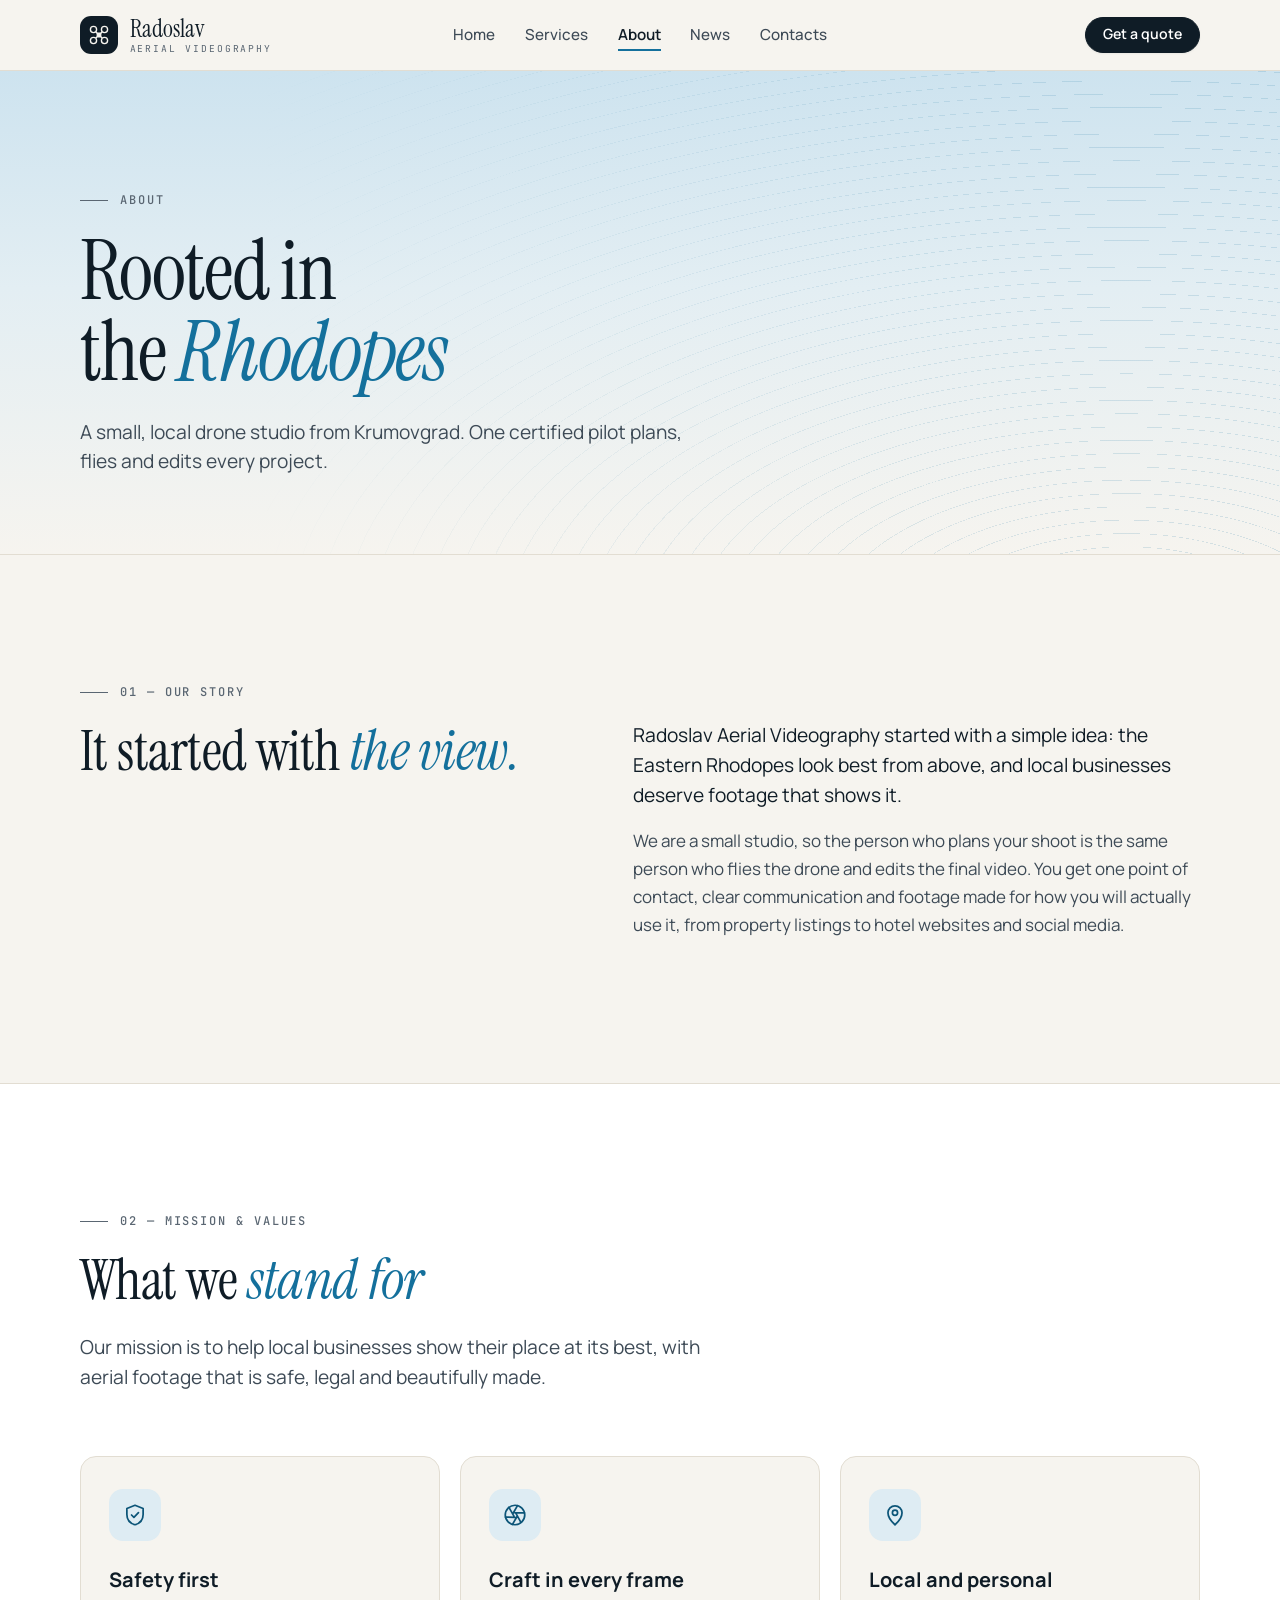
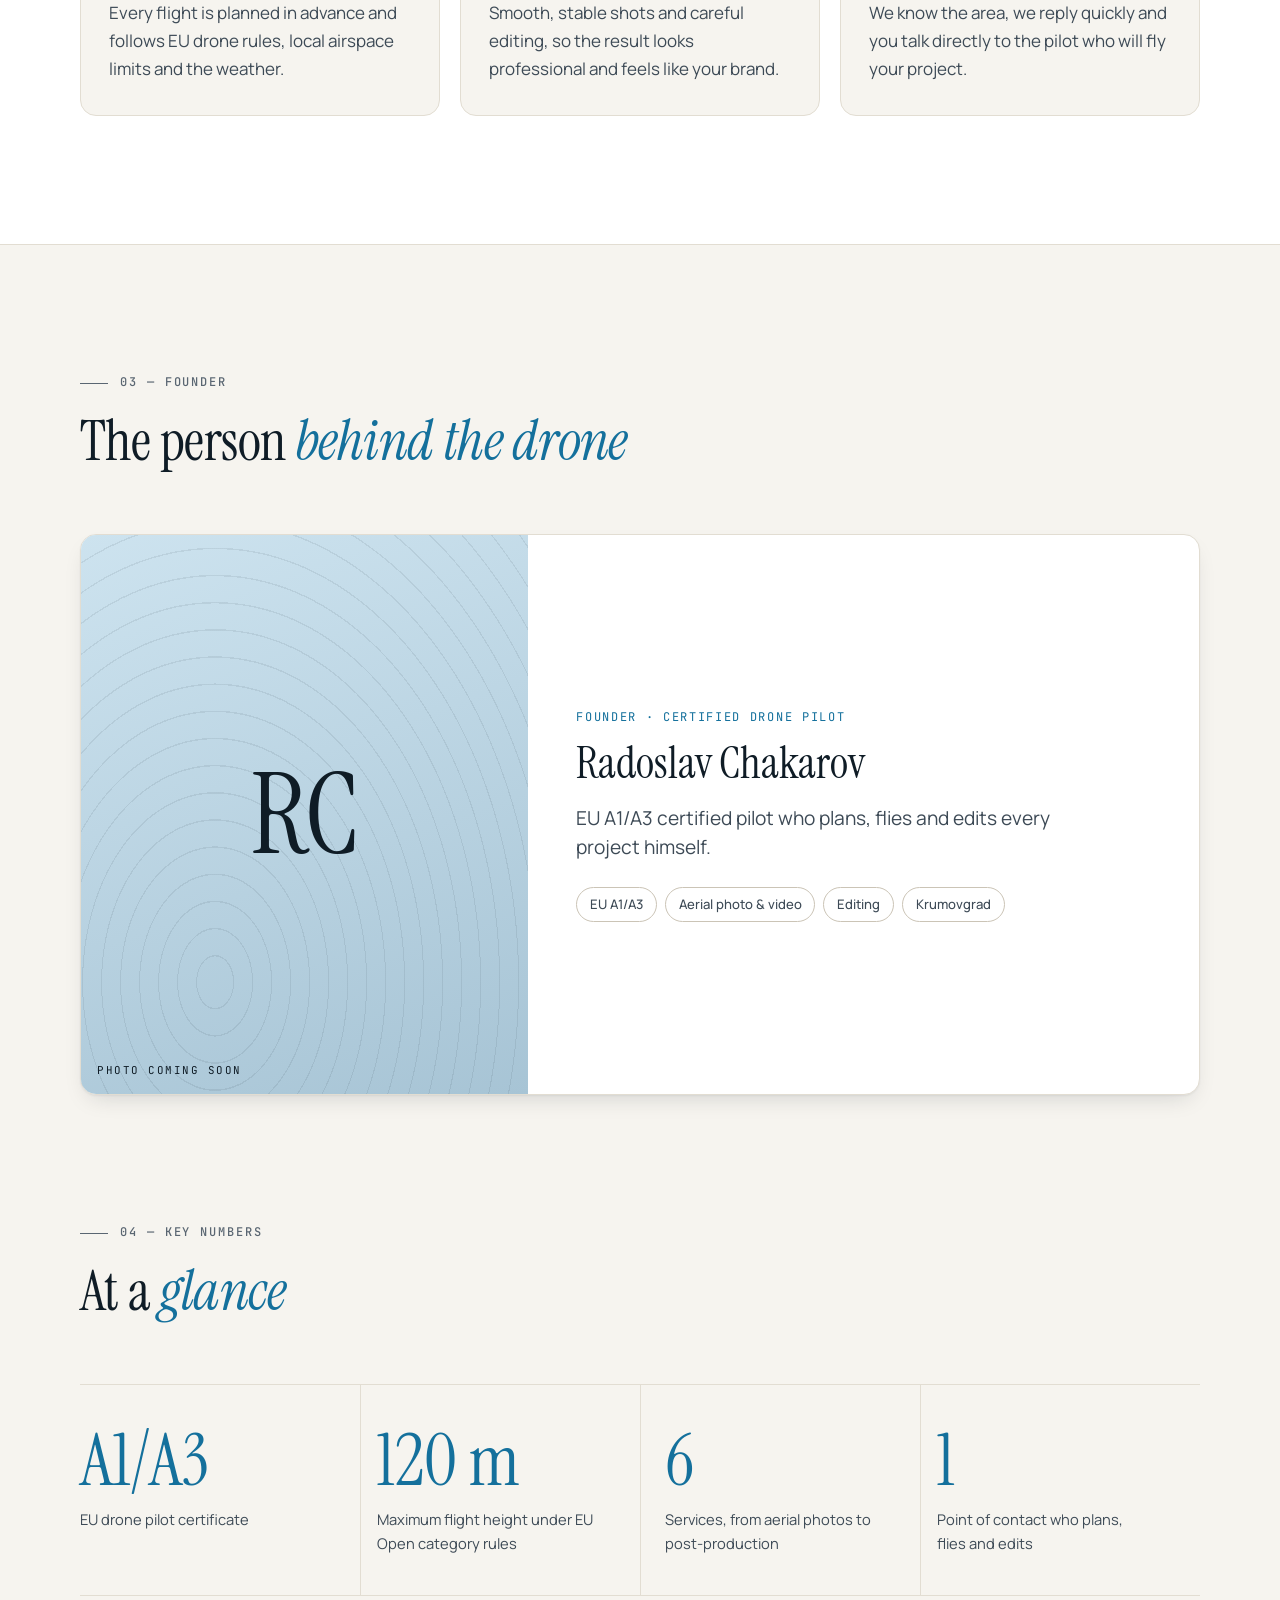
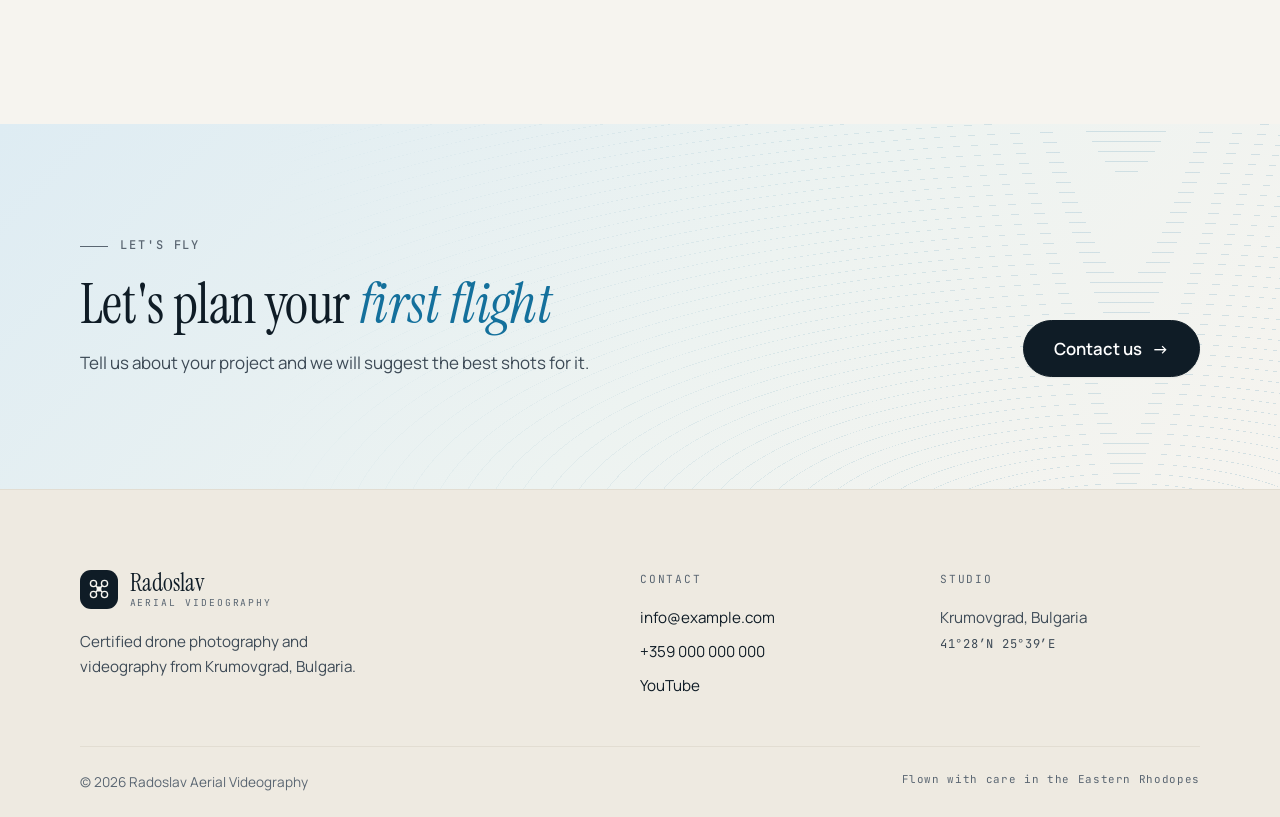
==== commit 089189f1: "Add News page Co-Authored-By: Claude Opus 5.5 <noreply@anthropic.com>" ====
--- a/company-website/about.html
+++ b/company-website/about.html
@@ -29,6 +29,7 @@
           <li><a href="index.html">Home</a></li>
           <li><a href="services.html">Services</a></li>
           <li><a href="about.html" class="active" aria-current="page">About</a></li>
+          <li><a href="news.html">News</a></li>
           <li><a href="contacts.html">Contacts</a></li>
         </ul>
       </nav>
@@ -176,7 +177,7 @@
           <ul class="footer-links">
             <li><a href="mailto:info@example.com">info@example.com</a></li>
             <li><a href="tel:+359000000000">+359 000 000 000</a></li>
-            <li><a href="https://www.youtube.com/" target="_blank" rel="noopener">YouTube</a></li>
+            <li><a href="https://www.youtube.com/" target="_blank" rel="noopener">YouTube<span class="visually-hidden"> (opens in a new tab)</span></a></li>
           </ul>
         </div>
         <div>
--- a/company-website/styles.css
+++ b/company-website/styles.css
@@ -1118,6 +1118,239 @@
   }
 }
 
+/* ---------- Contacts ---------- */
+.contact-grid {
+  display: grid;
+  gap: 3rem;
+}
+
+@media (min-width: 900px) {
+  .contact-grid {
+    grid-template-columns: 5fr 7fr;          /* two columns on desktop */
+    gap: 4rem;
+    align-items: start;
+  }
+}
+
+.contact-list {
+  margin: 2.5rem 0 0;
+  display: grid;
+  gap: 0;
+}
+
+.contact-item {
+  display: grid;
+  gap: 0.25rem;
+  padding: 1.25rem 0;
+  border-top: 1px solid var(--line);
+}
+
+.contact-item:last-child {
+  border-bottom: 1px solid var(--line);
+}
+
+.contact-item dt {
+  font-family: var(--font-mono);
+  font-size: 0.7rem;
+  letter-spacing: 0.16em;
+  text-transform: uppercase;
+  color: var(--ink-3);
+}
+
+.contact-item dd {
+  margin: 0;
+  font-size: 1.05rem;
+  color: var(--ink);
+}
+
+.contact-item a {
+  color: var(--ink);
+  text-decoration-color: var(--line-strong);
+  text-underline-offset: 4px;
+}
+
+.contact-item a:hover {
+  color: var(--accent);
+  text-decoration-color: currentColor;
+}
+
+.contact-form {
+  display: grid;
+  gap: 1.25rem;
+  padding: clamp(1.5rem, 4vw, 2.75rem);
+  background: var(--surface);
+  border: 1px solid var(--line);
+  border-radius: var(--radius);
+  box-shadow: var(--shadow-md);
+}
+
+.form-note {
+  margin: 0;
+  padding: 0.75rem 1rem;
+  border-radius: 10px;
+  background: var(--accent-soft);
+  font-size: 0.88rem;
+  color: var(--accent-strong);
+}
+
+.form-row {
+  display: grid;
+  gap: 1.25rem;
+}
+
+@media (min-width: 640px) {
+  .form-row {
+    grid-template-columns: 1fr 1fr;
+  }
+}
+
+.field {
+  display: grid;
+  gap: 0.45rem;
+}
+
+.field label {
+  font-size: 0.9rem;
+  font-weight: 600;
+  color: var(--ink);
+}
+
+.optional {
+  font-weight: 400;
+  color: var(--ink-3);
+}
+
+.field input,
+.field select,
+.field textarea {
+  width: 100%;
+  padding: 0.85rem 1rem;
+  font: inherit;
+  font-size: 1rem;
+  color: var(--ink);
+  background: var(--paper);
+  border: 1px solid var(--line-strong);
+  border-radius: 10px;
+  transition: border-color 0.2s ease, box-shadow 0.2s ease, background 0.2s ease;
+}
+
+.field textarea {
+  resize: vertical;
+  min-height: 9rem;
+}
+
+.field input:hover,
+.field select:hover,
+.field textarea:hover {
+  border-color: var(--ink-3);
+}
+
+.field input:focus,
+.field select:focus,
+.field textarea:focus {
+  outline: none;
+  background: var(--surface);
+  border-color: var(--accent);
+  box-shadow: 0 0 0 4px var(--accent-soft);
+}
+
+.field input:user-invalid,
+.field textarea:user-invalid {
+  border-color: var(--rec);
+}
+
+.contact-form .btn {
+  justify-self: start;
+  cursor: pointer;
+}
+
+.map-wrap {
+  margin-top: clamp(3rem, 6vw, 5rem);
+  overflow: hidden;
+  border: 1px solid var(--line);
+  border-radius: var(--radius);
+  box-shadow: var(--shadow-md);
+  aspect-ratio: 16 / 7;
+  min-height: 280px;
+  background: var(--paper-2);
+}
+
+.map-wrap iframe {
+  display: block;
+  width: 100%;
+  height: 100%;
+  border: 0;
+  filter: grayscale(0.35) contrast(1.05);
+}
+
+/* ---------- News ---------- */
+.news-list {
+  list-style: none;
+  margin: 0;
+  padding: 0;
+  display: grid;
+  gap: 1.25rem;
+}
+
+@media (min-width: 760px) {
+  .news-list {
+    grid-template-columns: repeat(2, 1fr);
+  }
+}
+
+.news-card {
+  display: flex;
+  flex-direction: column;
+  padding: clamp(1.5rem, 3vw, 2.25rem);
+  background: var(--surface);
+  border: 1px solid var(--line);
+  border-radius: var(--radius);
+  box-shadow: var(--shadow-sm);
+  transition: transform 0.4s var(--ease), box-shadow 0.4s ease;
+}
+
+.news-card:hover {
+  transform: translateY(-4px);
+  box-shadow: var(--shadow-lg);
+}
+
+.news-meta {
+  display: flex;
+  align-items: center;
+  gap: 0.75rem;
+  margin-bottom: 1.5rem;
+  font-family: var(--font-mono);
+  font-size: 0.75rem;
+  letter-spacing: 0.12em;
+  text-transform: uppercase;
+  color: var(--ink-3);
+}
+
+.news-tag {
+  padding: 0.2rem 0.6rem;
+  border-radius: 999px;
+  background: var(--accent-soft);
+  color: var(--accent-strong);
+}
+
+.news-title {
+  margin-bottom: 0.75rem;
+  font-family: var(--font-display);
+  font-weight: 400;
+  font-size: clamp(1.6rem, 2.6vw, 2rem);
+  line-height: 1.08;
+}
+
+.news-excerpt {
+  display: -webkit-box;
+  -webkit-box-orient: vertical;
+  -webkit-line-clamp: 2;                    /* 2-line excerpt */
+  line-clamp: 2;
+  overflow: hidden;
+  margin-bottom: 1.5rem;
+  color: var(--ink-2);
+}
+
 /* ---------- Footer ---------- */
 .site-footer {
   padding-top: clamp(3.5rem, 7vw, 5rem);
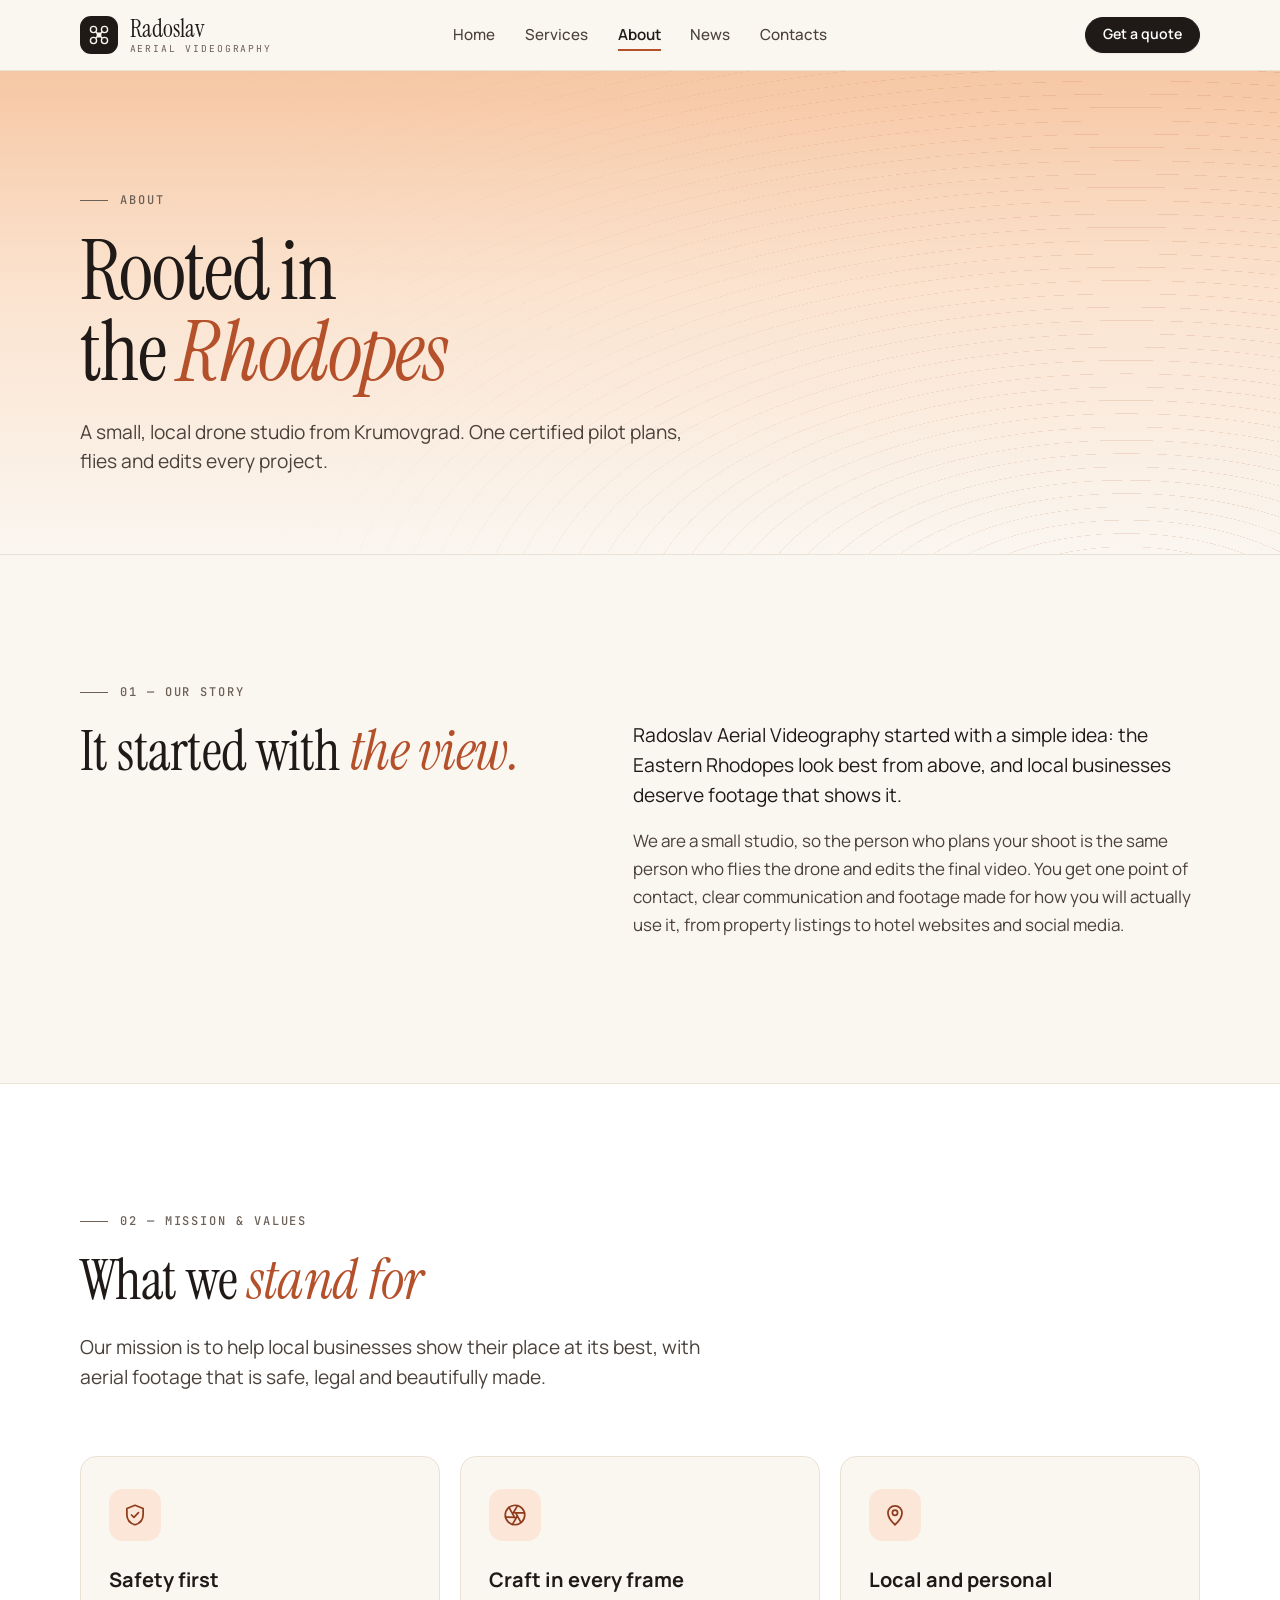
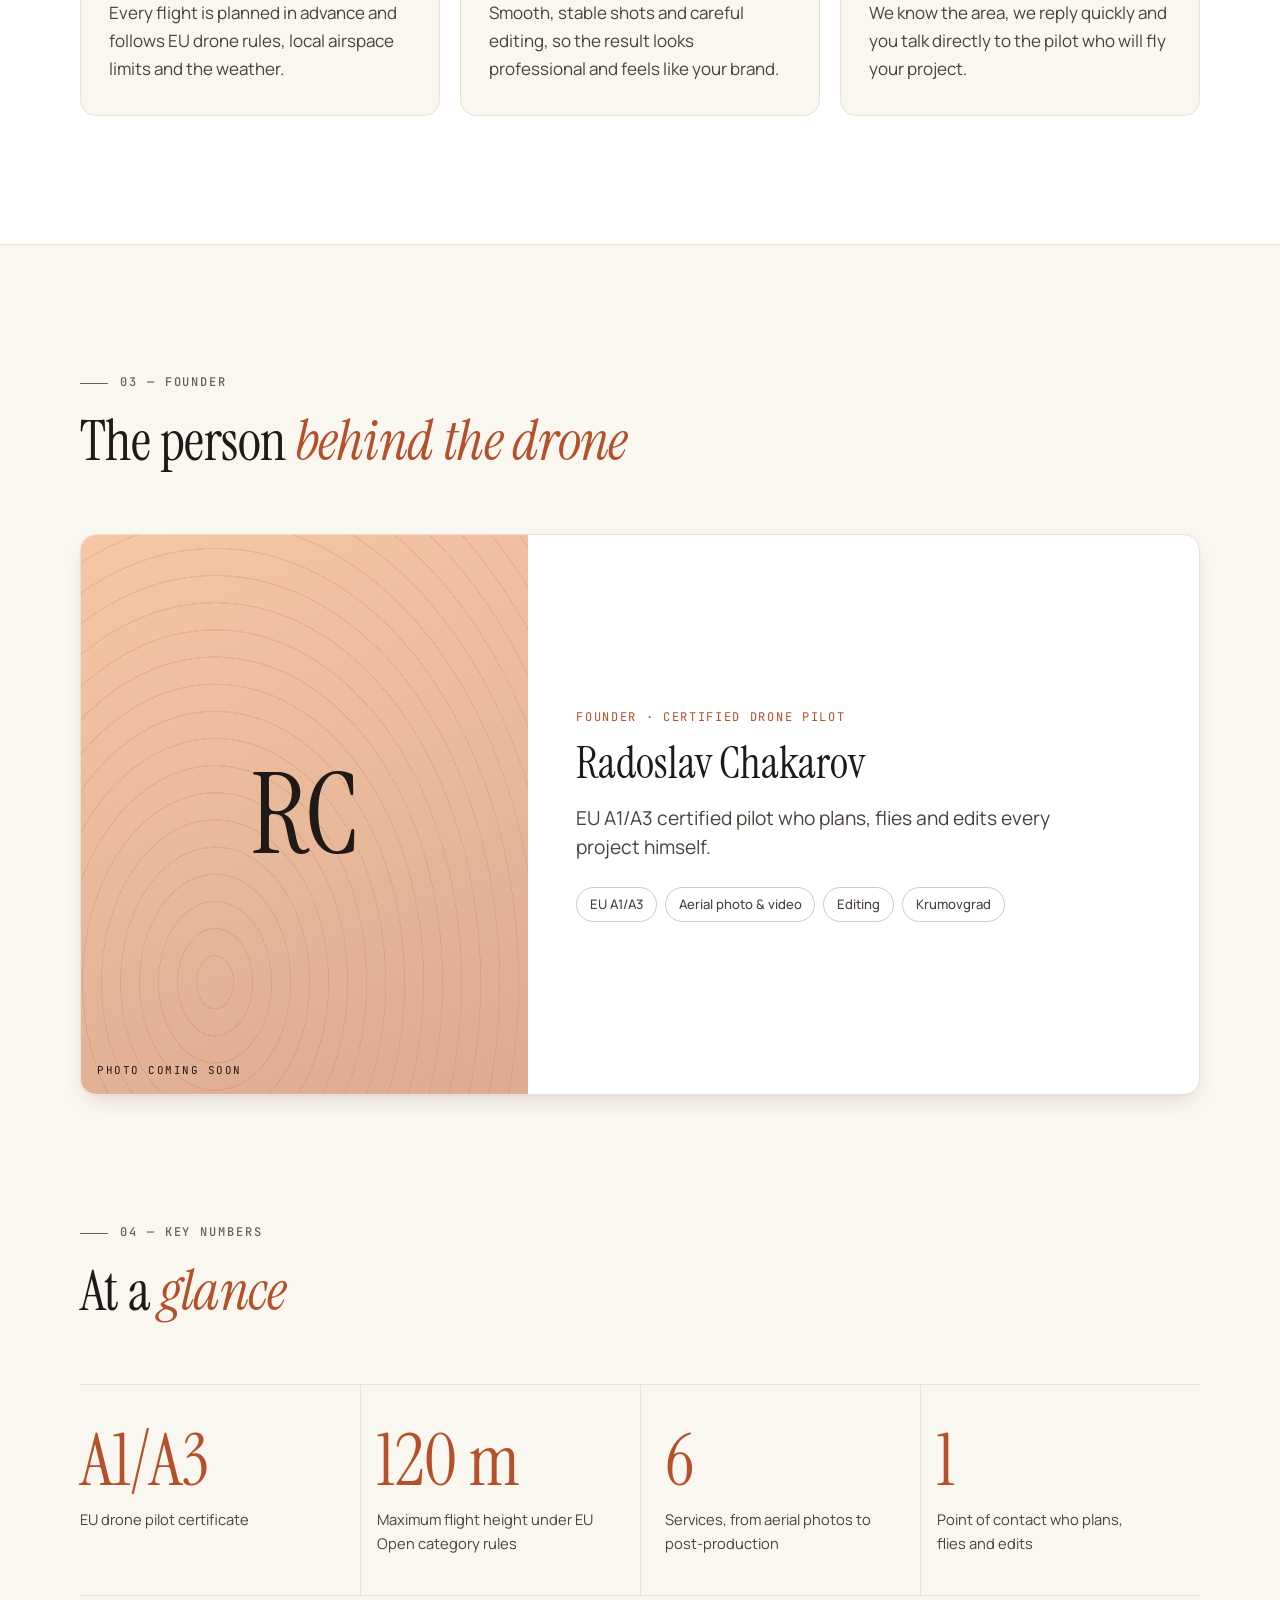
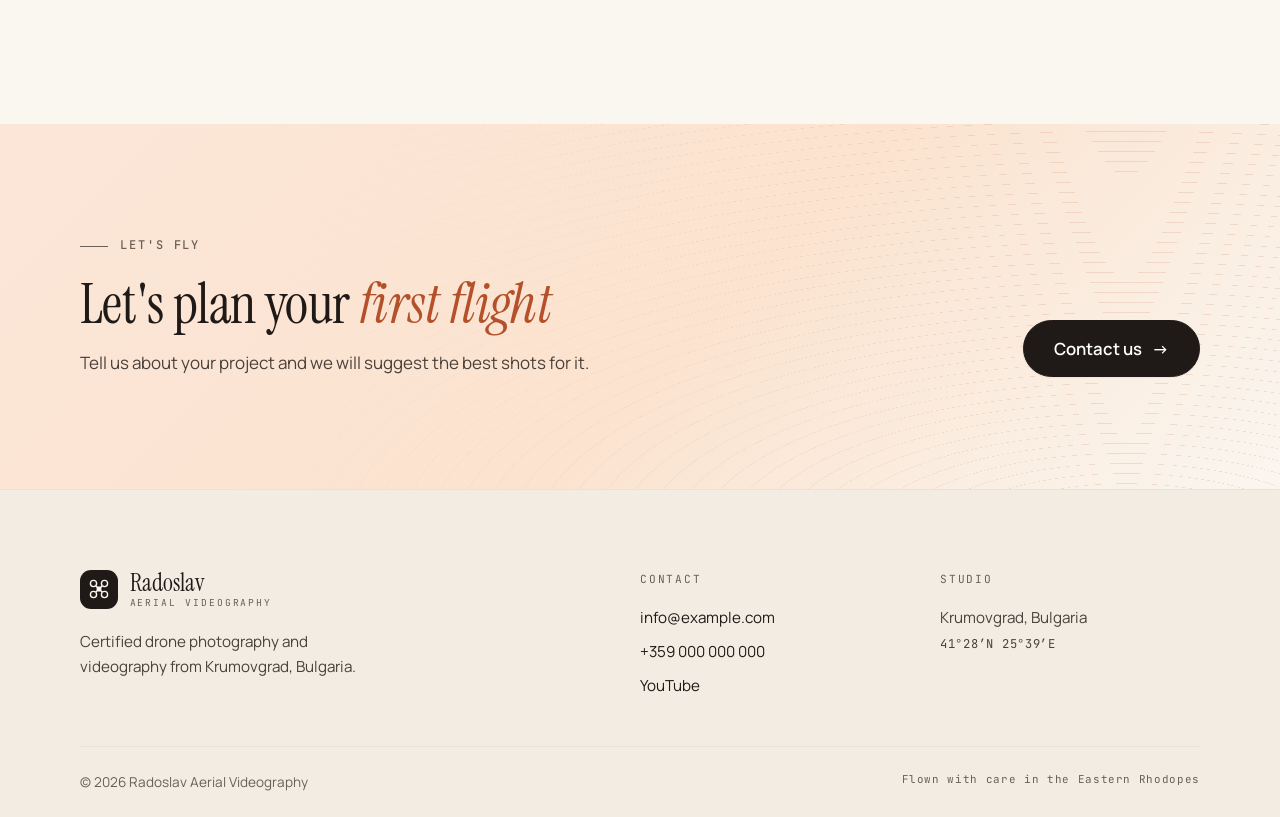
==== commit 3f557abc: "v2: redesign colors and hero - New golden-hour palette (warm cream, peach, terracotta) defined only " ====
--- a/company-website/about.html
+++ b/company-website/about.html
@@ -4,9 +4,9 @@
   <meta charset="UTF-8">
   <meta name="viewport" content="width=device-width, initial-scale=1.0">
   <meta name="description" content="About Radoslav Aerial Videography: a local drone studio in Krumovgrad with an EU A1/A3 certified pilot.">
-  <meta name="theme-color" content="#f6f4ef">
+  <meta name="theme-color" content="#faf6f0">
   <title>About | Radoslav Aerial Videography</title>
-  <link rel="icon" href="data:image/svg+xml,%3Csvg xmlns='http://www.w3.org/2000/svg' viewBox='0 0 32 32'%3E%3Crect width='32' height='32' rx='8' fill='%230f1c26'/%3E%3Cg fill='none' stroke='%23f6f4ef' stroke-width='2'%3E%3Ccircle cx='9' cy='9' r='4'/%3E%3Ccircle cx='23' cy='9' r='4'/%3E%3Ccircle cx='9' cy='23' r='4'/%3E%3Ccircle cx='23' cy='23' r='4'/%3E%3Cpath d='M12 12l8 8M20 12l-8 8'/%3E%3C/g%3E%3Crect x='13' y='13' width='6' height='6' rx='1.5' fill='%23f6f4ef'/%3E%3C/svg%3E">
+  <link rel="icon" href="data:image/svg+xml,%3Csvg xmlns='http://www.w3.org/2000/svg' viewBox='0 0 32 32'%3E%3Crect width='32' height='32' rx='8' fill='%231f1a17'/%3E%3Cg fill='none' stroke='%23faf6f0' stroke-width='2'%3E%3Ccircle cx='9' cy='9' r='4'/%3E%3Ccircle cx='23' cy='9' r='4'/%3E%3Ccircle cx='9' cy='23' r='4'/%3E%3Ccircle cx='23' cy='23' r='4'/%3E%3Cpath d='M12 12l8 8M20 12l-8 8'/%3E%3C/g%3E%3Crect x='13' y='13' width='6' height='6' rx='1.5' fill='%23faf6f0'/%3E%3C/svg%3E">
   <link rel="preconnect" href="https://fonts.googleapis.com">
   <link rel="preconnect" href="https://fonts.gstatic.com" crossorigin>
   <link rel="stylesheet" href="https://fonts.googleapis.com/css2?family=Instrument+Serif:ital@0;1&family=JetBrains+Mono:wght@400;500&family=Manrope:wght@400;500;600;700&display=swap">
@@ -15,7 +15,7 @@
 <body>
   <header class="site-header">
     <div class="container header-inner">
-      <div class="brand">
+      <a href="index.html" class="brand" aria-label="Radoslav Aerial Videography – Home">
         <span class="logo" aria-hidden="true">
           <svg viewBox="0 0 32 32" width="22" height="22" focusable="false"><g fill="none" stroke="currentColor" stroke-width="2"><circle cx="8" cy="8" r="4.5"/><circle cx="24" cy="8" r="4.5"/><circle cx="8" cy="24" r="4.5"/><circle cx="24" cy="24" r="4.5"/><path d="M11.5 11.5l9 9M20.5 11.5l-9 9"/></g><rect x="12.5" y="12.5" width="7" height="7" rx="2" fill="currentColor"/></svg>
         </span>
@@ -23,7 +23,7 @@
           <span class="brand-name">Radoslav</span>
           <span class="brand-sub">Aerial Videography</span>
         </span>
-      </div>
+      </a>
       <nav class="main-nav" aria-label="Main navigation">
         <ul>
           <li><a href="index.html">Home</a></li>
--- a/company-website/styles.css
+++ b/company-website/styles.css
@@ -6,30 +6,34 @@
 
 /* ---------- Design tokens ---------- */
 :root {
-  /* Colors */
-  --paper: #f6f4ef;          /* page background */
-  --paper-2: #eeeae1;        /* footer, subtle panels */
+  /* Colors — v2 "golden hour" palette */
+  --paper: #faf6f0;          /* page background (warm cream) */
+  --paper-2: #f3ece2;        /* footer, subtle panels */
   --surface: #ffffff;        /* cards */
-  --ink: #0f1c26;            /* headings, primary text */
-  --ink-2: #3d4a56;          /* body text */
-  --ink-3: #5a6672;          /* labels, captions */
-  --line: #e2ddd2;
-  --line-strong: #cbc4b6;
-  --accent: #14709c;         /* sky blue */
-  --accent-strong: #0c5578;
-  --accent-soft: #deecf3;
-  --sky-top: #cde3ef;
-  --sky-mid: #e3eef3;
-  --ridge-1: #c9dde8;
-  --ridge-2: #a7c4d5;
-  --ridge-3: #7fa3b9;
+  --ink: #1f1a17;            /* headings, primary text */
+  --ink-2: #4a413b;          /* body text */
+  --ink-3: #6b5f56;          /* labels, captions */
+  --line: #ebe2d6;
+  --line-strong: #d6c8b6;
+  --accent: #b4502a;         /* terracotta */
+  --accent-strong: #8f3b1c;
+  --accent-soft: #fbe6d8;
+  --accent-2: #e8a26f;       /* soft apricot, for gradients */
+  --sky-top: #f6c7a4;        /* sunset peach */
+  --sky-mid: #fbe3cf;
+  --sun: #fff3dd;
+  --ridge-1: #efcfba;
+  --ridge-2: #dcab92;
+  --ridge-3: #b9826b;
+  --contour: rgba(180, 80, 42, 0.14);
+  --hud: rgba(31, 26, 23, 0.42);
   --rec: #d43d3d;
 
   /* Typography */
   --font-display: "Instrument Serif", "Times New Roman", Georgia, serif;
   --font-sans: "Manrope", system-ui, -apple-system, "Segoe UI", Roboto, Arial, sans-serif;
   --font-mono: "JetBrains Mono", ui-monospace, "SFMono-Regular", Consolas, monospace;
-  --fs-hero: clamp(2.75rem, 7.2vw, 5.75rem);
+  --fs-hero: clamp(3rem, 8.6vw, 7.25rem);
   --fs-display: clamp(2.1rem, 4.6vw, 3.5rem);
   --fs-lede: clamp(1.1rem, 1.5vw, 1.3rem);
 
@@ -40,9 +44,10 @@
   --radius: 16px;
 
   /* Effects */
-  --shadow-sm: 0 1px 2px rgba(15, 28, 38, 0.06);
-  --shadow-md: 0 1px 2px rgba(15, 28, 38, 0.05), 0 10px 24px -10px rgba(15, 28, 38, 0.18);
-  --shadow-lg: 0 2px 4px rgba(15, 28, 38, 0.04), 0 28px 50px -20px rgba(15, 28, 38, 0.25);
+  --shadow-sm: 0 1px 2px rgba(60, 35, 20, 0.06);
+  --shadow-md: 0 1px 2px rgba(60, 35, 20, 0.05), 0 10px 24px -10px rgba(60, 35, 20, 0.2);
+  --shadow-lg: 0 2px 4px rgba(60, 35, 20, 0.04), 0 28px 50px -20px rgba(60, 35, 20, 0.28);
+  --header-bg: rgba(250, 246, 240, 0.85);
   --ease: cubic-bezier(0.2, 0.7, 0.2, 1);
 }
 
@@ -177,7 +182,7 @@
   position: sticky;
   top: 0;
   z-index: 100;
-  background: rgba(246, 244, 239, 0.85);
+  background: var(--header-bg);
   border-bottom: 1px solid var(--line);
   -webkit-backdrop-filter: saturate(1.4) blur(14px);
   backdrop-filter: saturate(1.4) blur(14px);
@@ -209,6 +214,21 @@
   border-radius: 11px;
   background: var(--ink);
   color: var(--paper);
+  transition: background 0.3s ease, transform 0.5s var(--ease);
+}
+
+/* Clickable logo in the header: subtle hover */
+a.brand:hover .logo {
+  background: var(--accent-strong);
+  transform: rotate(-8deg) scale(1.05);
+}
+
+a.brand:hover .brand-name {
+  color: var(--accent-strong);
+}
+
+.brand-name {
+  transition: color 0.3s ease;
 }
 
 .brand-text {
@@ -410,9 +430,13 @@
   position: relative;
   isolation: isolate;
   overflow: hidden;
-  min-height: clamp(600px, calc(100vh - 70px), 900px);
-  padding: clamp(3.5rem, 9vh, 6.5rem) 0 clamp(10rem, 24vh, 15rem);
-  background: linear-gradient(180deg, var(--sky-top) 0%, var(--sky-mid) 48%, var(--paper) 100%);
+  --ridge-h: clamp(200px, 42vh, 420px);
+  --sun-size: clamp(170px, 24vw, 330px);
+  min-height: clamp(600px, calc(100vh - 70px), 920px);
+  padding: clamp(3.5rem, 9vh, 6.5rem) 0 clamp(11rem, 27vh, 17rem);
+  background:
+    radial-gradient(ellipse 65% 45% at 50% 80%, rgba(255, 228, 196, 0.9), rgba(255, 228, 196, 0) 70%),
+    linear-gradient(180deg, var(--sky-top) 0%, var(--sky-mid) 50%, var(--paper) 100%);
 }
 
 .hero-sky {
@@ -422,14 +446,17 @@
   pointer-events: none;
 }
 
+/* Setting sun, half hidden behind the ridges */
 .sun {
   position: absolute;
-  top: -20%;
-  right: -10%;
-  width: min(70vw, 700px);
+  left: 50%;
+  bottom: calc(var(--ridge-h) * 0.42);
+  width: var(--sun-size);
+  margin-left: calc(var(--sun-size) / -2);
   aspect-ratio: 1;
   border-radius: 50%;
-  background: radial-gradient(circle, rgba(255, 248, 230, 0.95) 0%, rgba(255, 248, 230, 0.5) 35%, rgba(255, 248, 230, 0) 70%);
+  background: radial-gradient(circle, var(--sun) 0 50%, rgba(255, 236, 205, 0.6) 51%, rgba(255, 236, 205, 0) 70%);
+  box-shadow: 0 0 140px 50px rgba(255, 205, 160, 0.55);
 }
 
 .ridges {
@@ -438,7 +465,7 @@
   right: 0;
   bottom: 0;
   width: 100%;
-  height: clamp(200px, 42vh, 420px);
+  height: var(--ridge-h);
 }
 
 .ridge-1 { fill: var(--ridge-1); }
@@ -448,8 +475,8 @@
 
 .drone {
   position: absolute;
-  top: 22%;
-  right: 13%;
+  top: 15%;
+  right: 8%;
   width: clamp(64px, 7vw, 100px);
   color: var(--ink);
 }
@@ -458,13 +485,25 @@
   fill: var(--rec);
 }
 
+/* v2: centered hero */
 .hero-content {
   position: relative;
   z-index: 1;
+  display: flex;
+  flex-direction: column;
+  align-items: center;
+  text-align: center;
+}
+
+.hero .eyebrow::after {
+  content: "";
+  width: 28px;
+  height: 1px;
+  background: currentColor;
 }
 
 .hero h1 {
-  max-width: 15ch;
+  max-width: 16ch;
   font-family: var(--font-display);
   font-weight: 400;
   font-size: var(--fs-hero);
@@ -483,13 +522,14 @@
 .hero-actions {
   display: flex;
   flex-wrap: wrap;
+  justify-content: center;
   gap: 0.75rem;
   margin-top: 2.25rem;
 }
 
 /* Camera viewfinder overlay */
 .viewfinder {
-  --c: rgba(15, 28, 38, 0.4);
+  --c: var(--hud);
   --len: clamp(18px, 3vw, 34px);
   position: absolute;
   inset: clamp(0.75rem, 2.5vw, 1.75rem);
@@ -533,8 +573,8 @@
 
 .crosshair {
   position: absolute;
-  top: 44%;
-  left: 74%;
+  top: 30%;
+  left: 14%;
   width: 34px;
   height: 34px;
   transform: translate(-50%, -50%);
@@ -703,7 +743,7 @@
   position: relative;
   overflow: hidden;
   padding: clamp(4rem, 9vw, 7rem) 0;
-  background: linear-gradient(135deg, var(--accent-soft) 0%, #edf3f1 55%, var(--paper) 100%);
+  background: linear-gradient(135deg, var(--accent-soft) 0%, var(--sky-mid) 55%, var(--paper) 100%);
 }
 
 /* Topographic contour lines */
@@ -713,7 +753,7 @@
   position: absolute;
   inset: 0;
   pointer-events: none;
-  background: repeating-radial-gradient(ellipse at 88% 115%, transparent 0 26px, rgba(20, 112, 156, 0.15) 26px 27px);
+  background: repeating-radial-gradient(ellipse at 88% 115%, transparent 0 26px, var(--contour) 26px 27px);
   -webkit-mask-image: linear-gradient(to left, #000 15%, transparent 80%);
   mask-image: linear-gradient(to left, #000 15%, transparent 80%);
 }
@@ -809,7 +849,7 @@
   right: -1px;
   height: 3px;
   border-radius: var(--radius) var(--radius) 0 0;
-  background: linear-gradient(90deg, var(--accent), #7cc3e3);
+  background: linear-gradient(90deg, var(--accent), var(--accent-2));
   transform: scaleX(0);
   transform-origin: left;
   transition: transform 0.5s var(--ease);
@@ -982,7 +1022,7 @@
   content: "";
   position: absolute;
   inset: 0;
-  background: repeating-radial-gradient(ellipse at 30% 80%, transparent 0 18px, rgba(15, 28, 38, 0.08) 18px 19px);
+  background: repeating-radial-gradient(ellipse at 30% 80%, transparent 0 18px, var(--contour) 18px 19px);
 }
 
 .person-initials {
@@ -1511,7 +1551,7 @@
 }
 
 @keyframes header-elevate {
-  to { box-shadow: 0 12px 30px -20px rgba(15, 28, 38, 0.45); }
+  to { box-shadow: 0 12px 30px -20px rgba(60, 35, 20, 0.45); }
 }
 
 @keyframes drift-far  { to { transform: translateY(70px); } }
